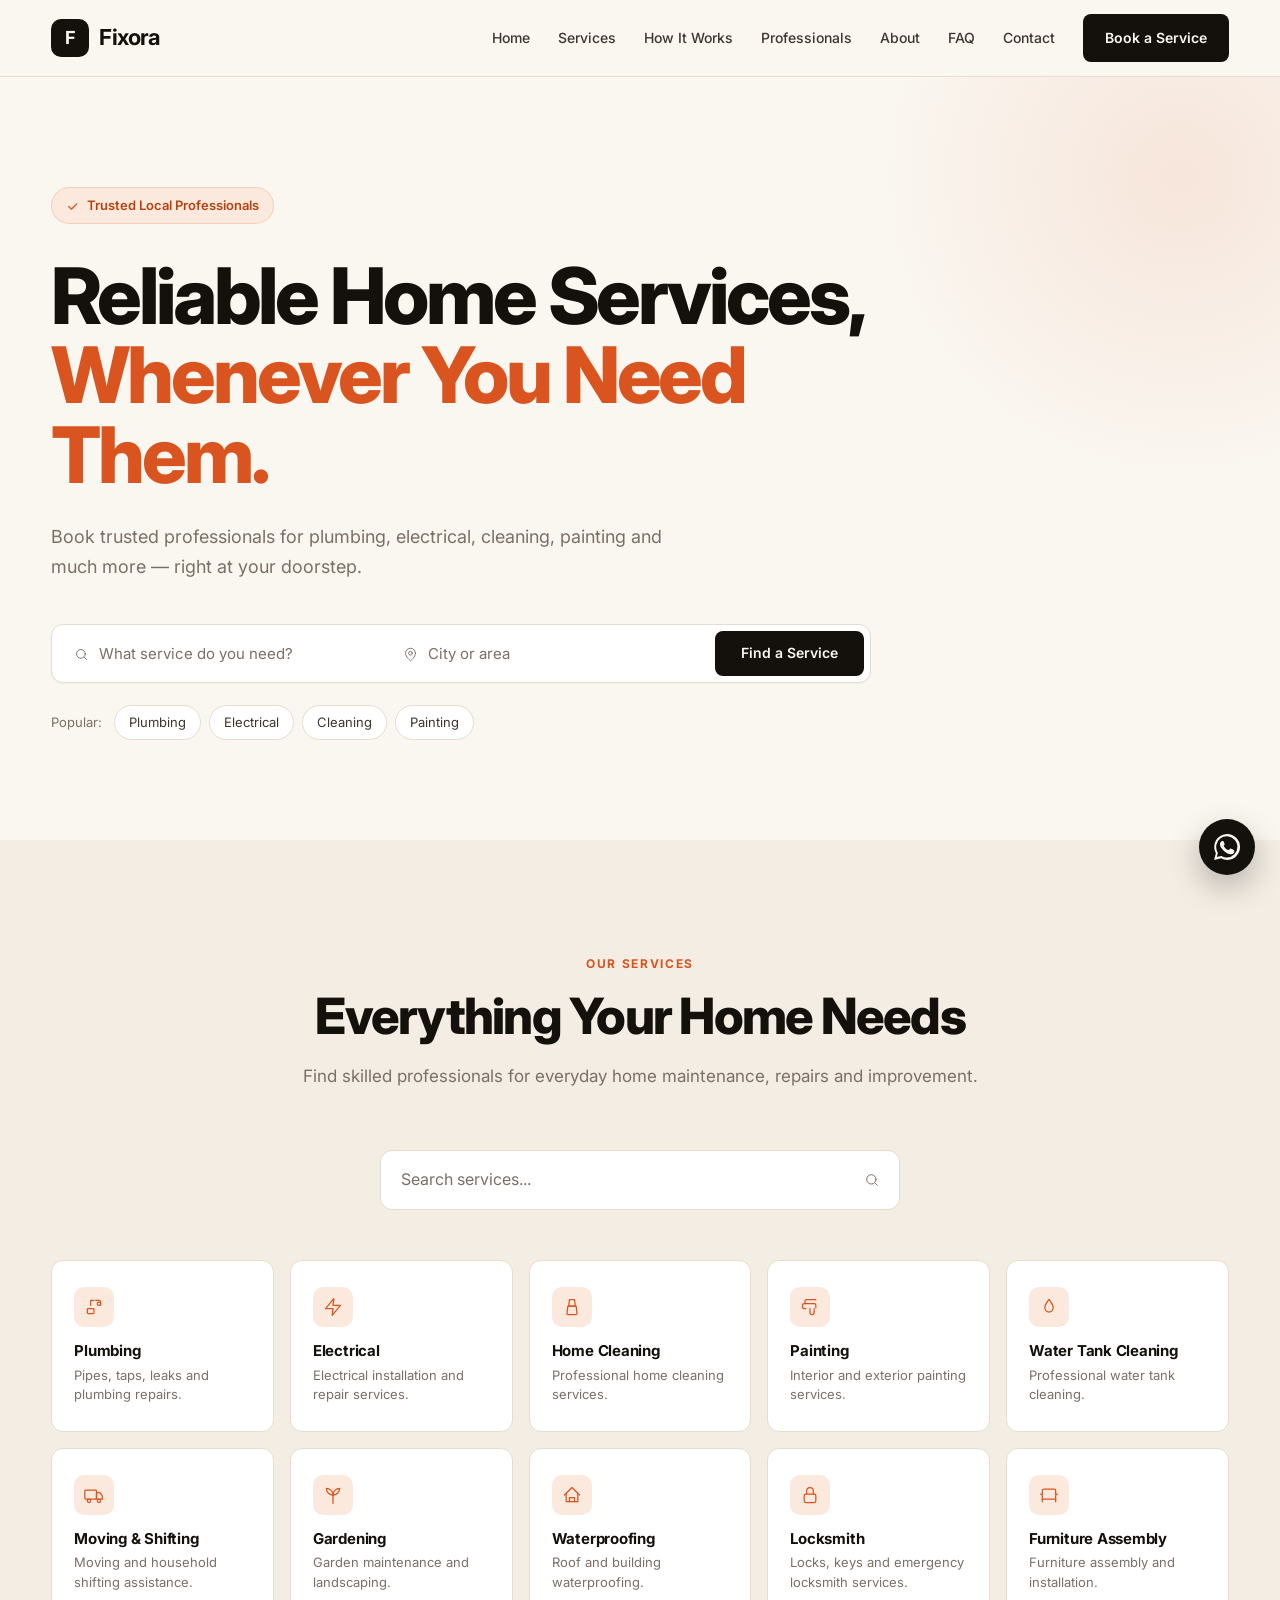
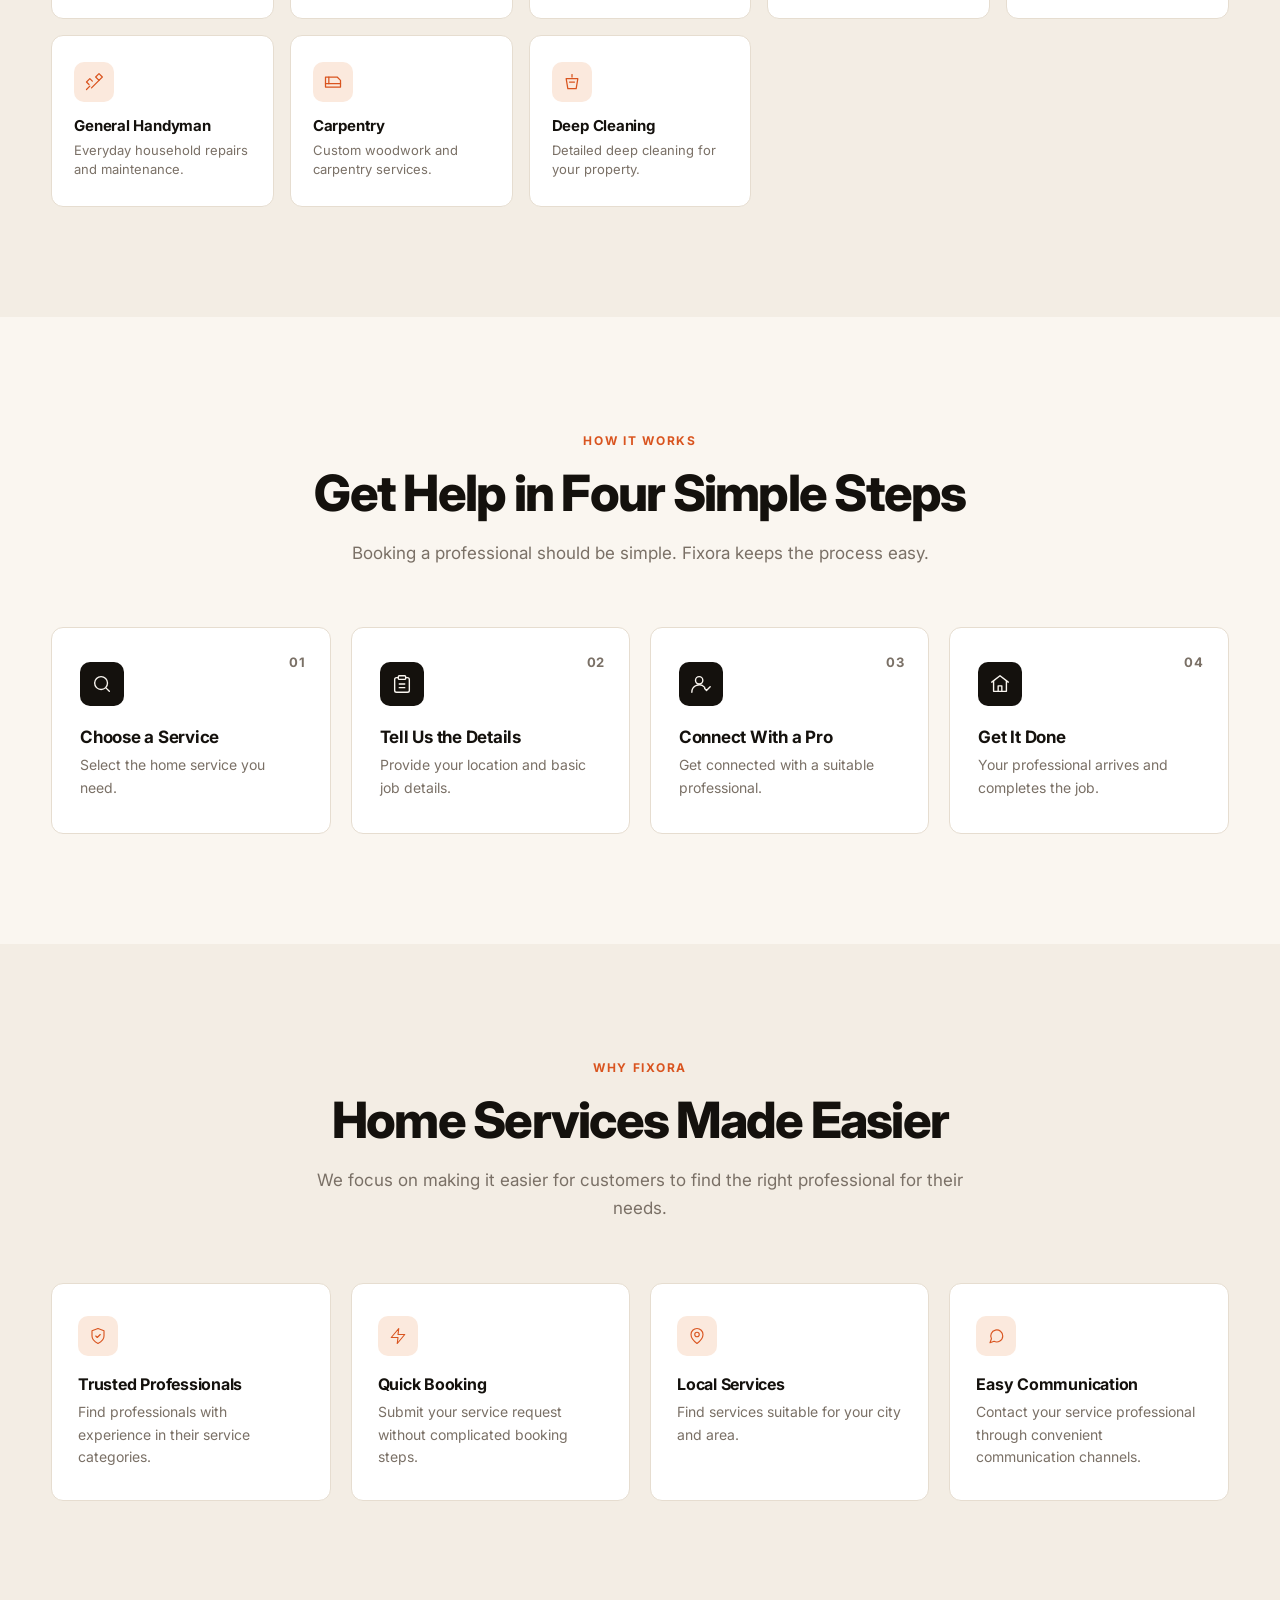
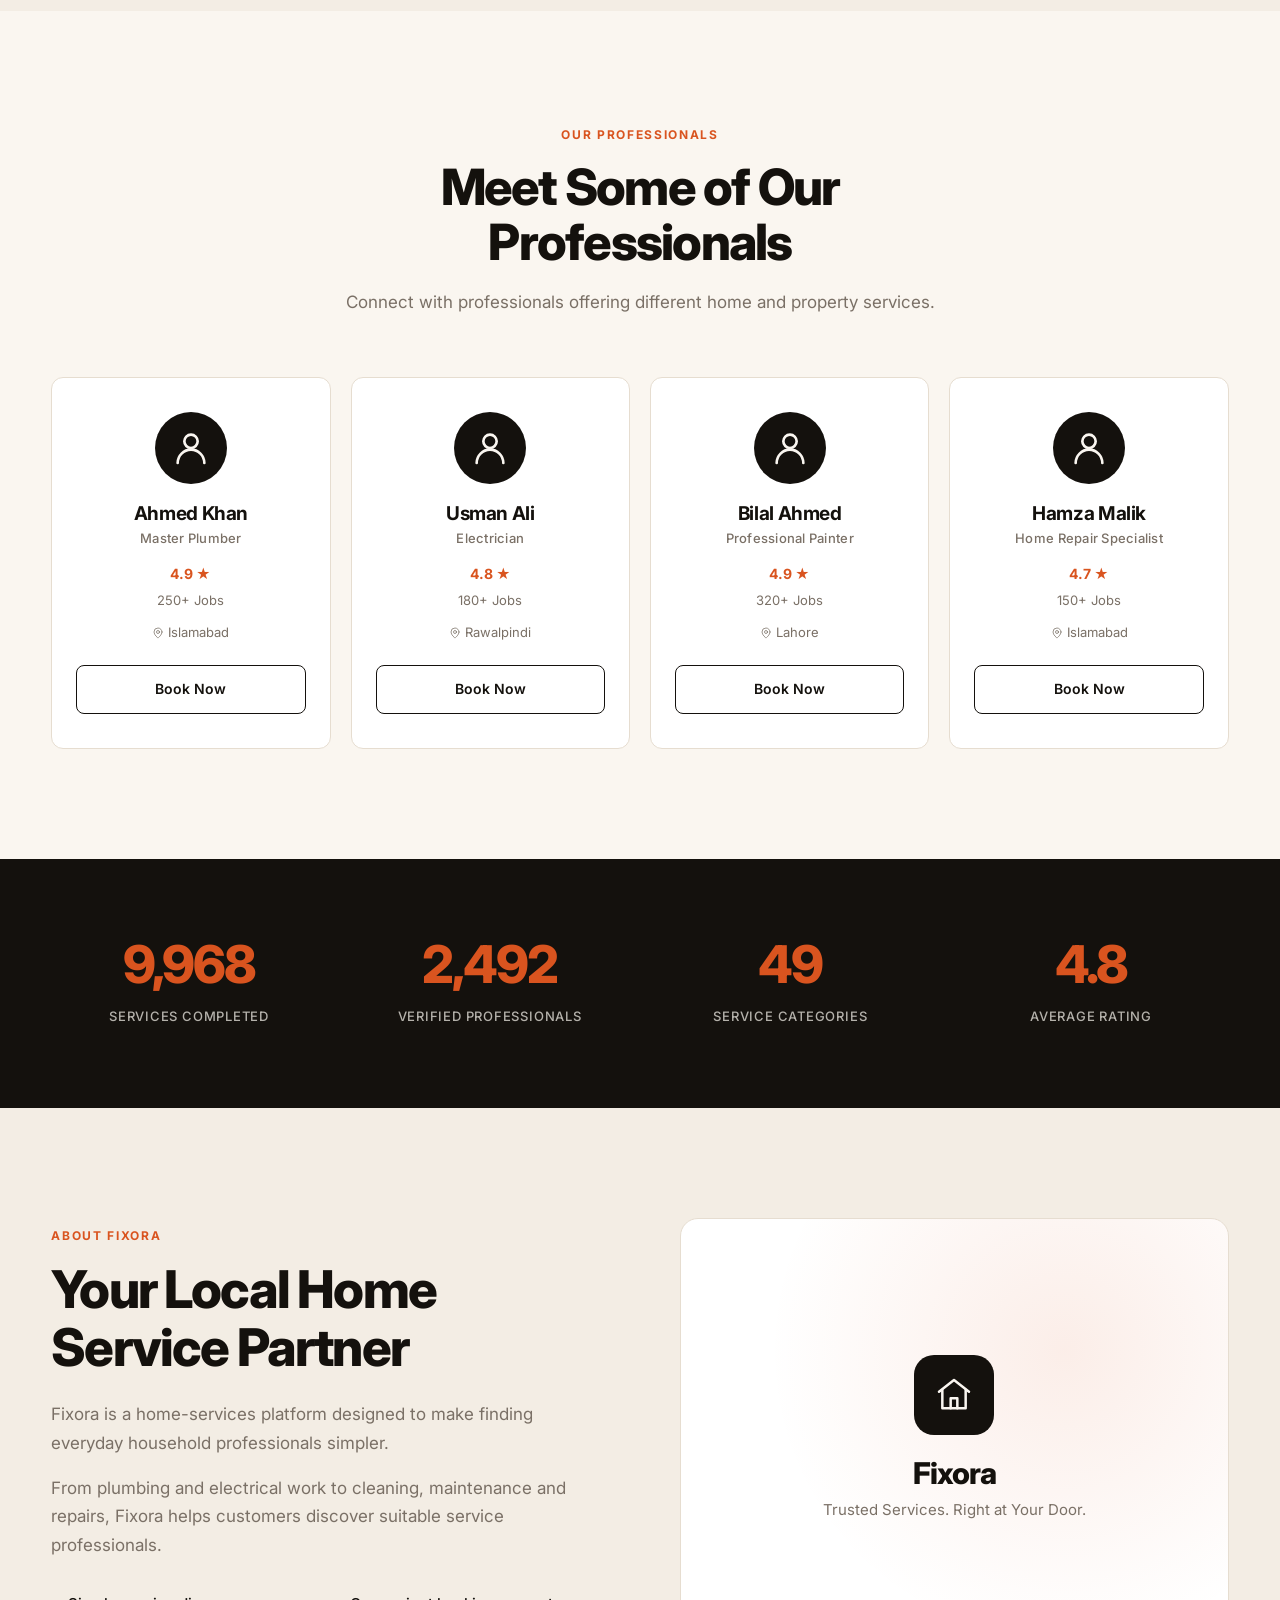
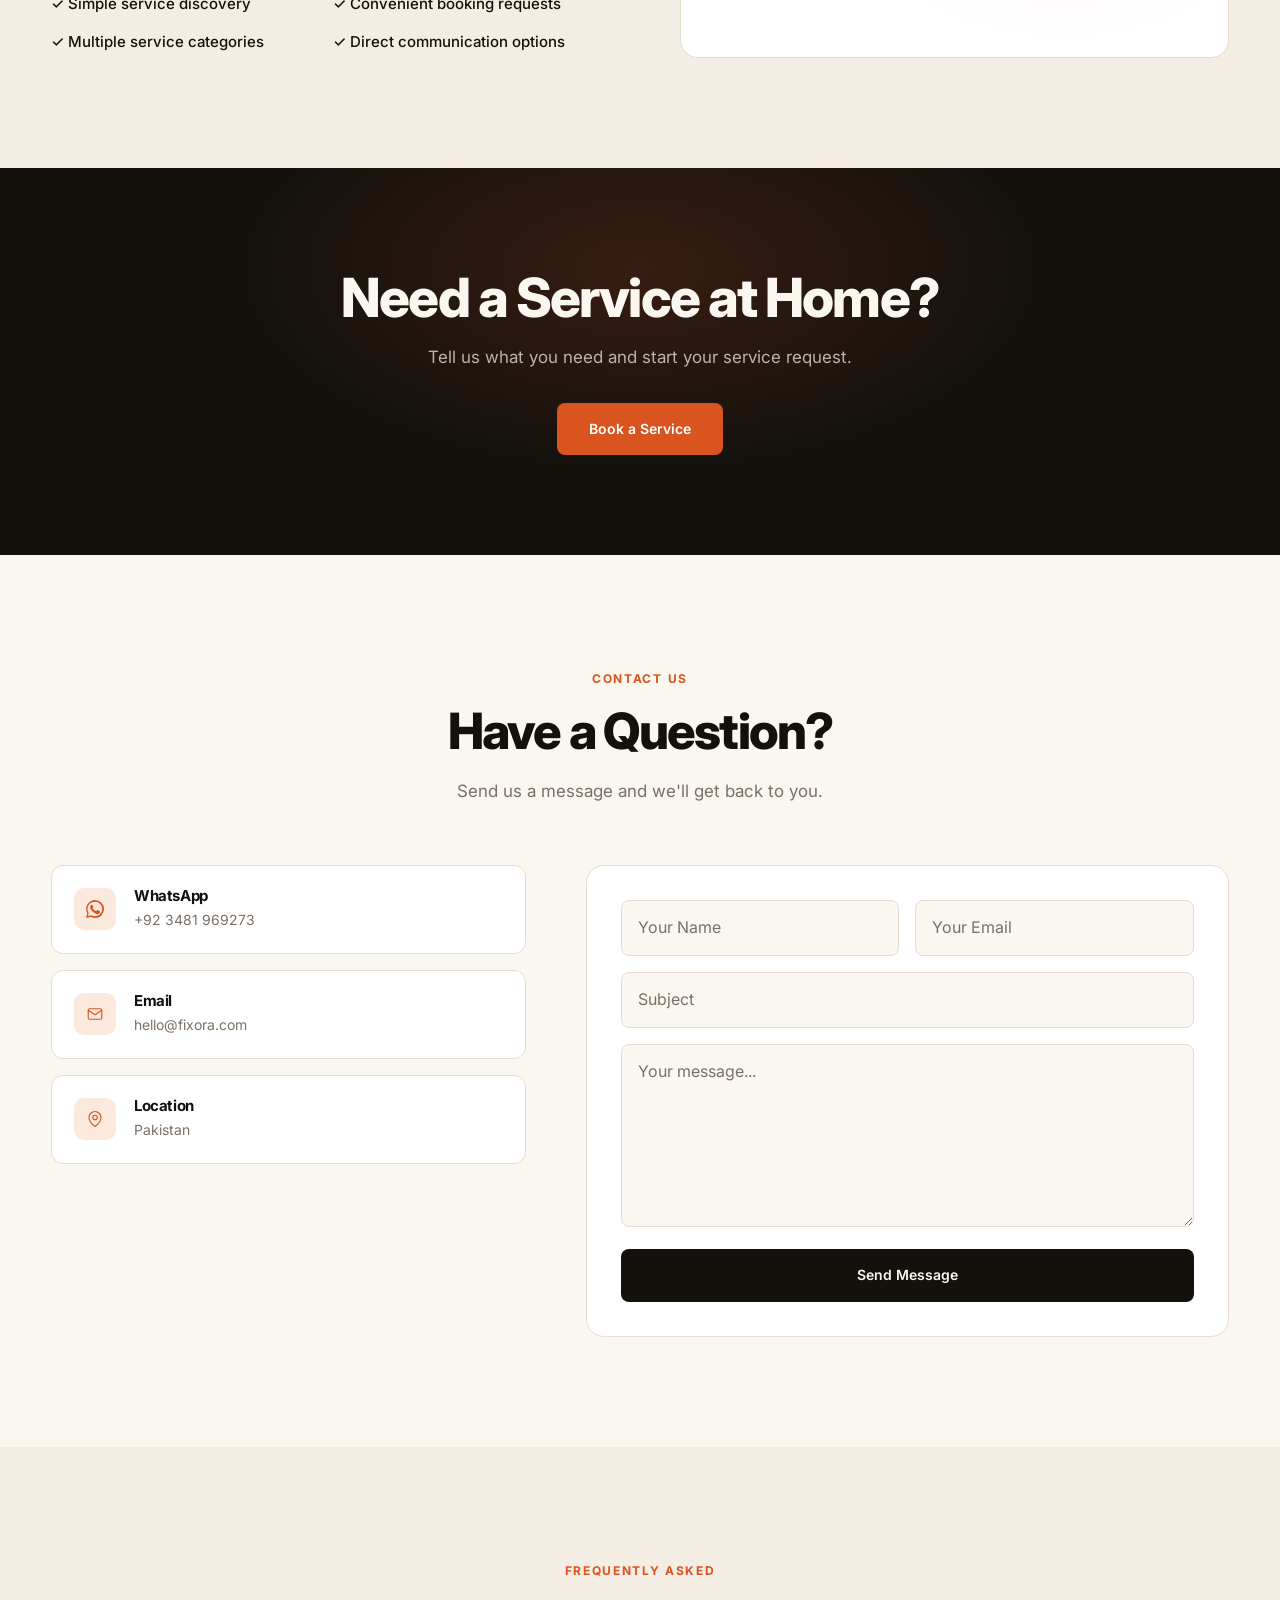
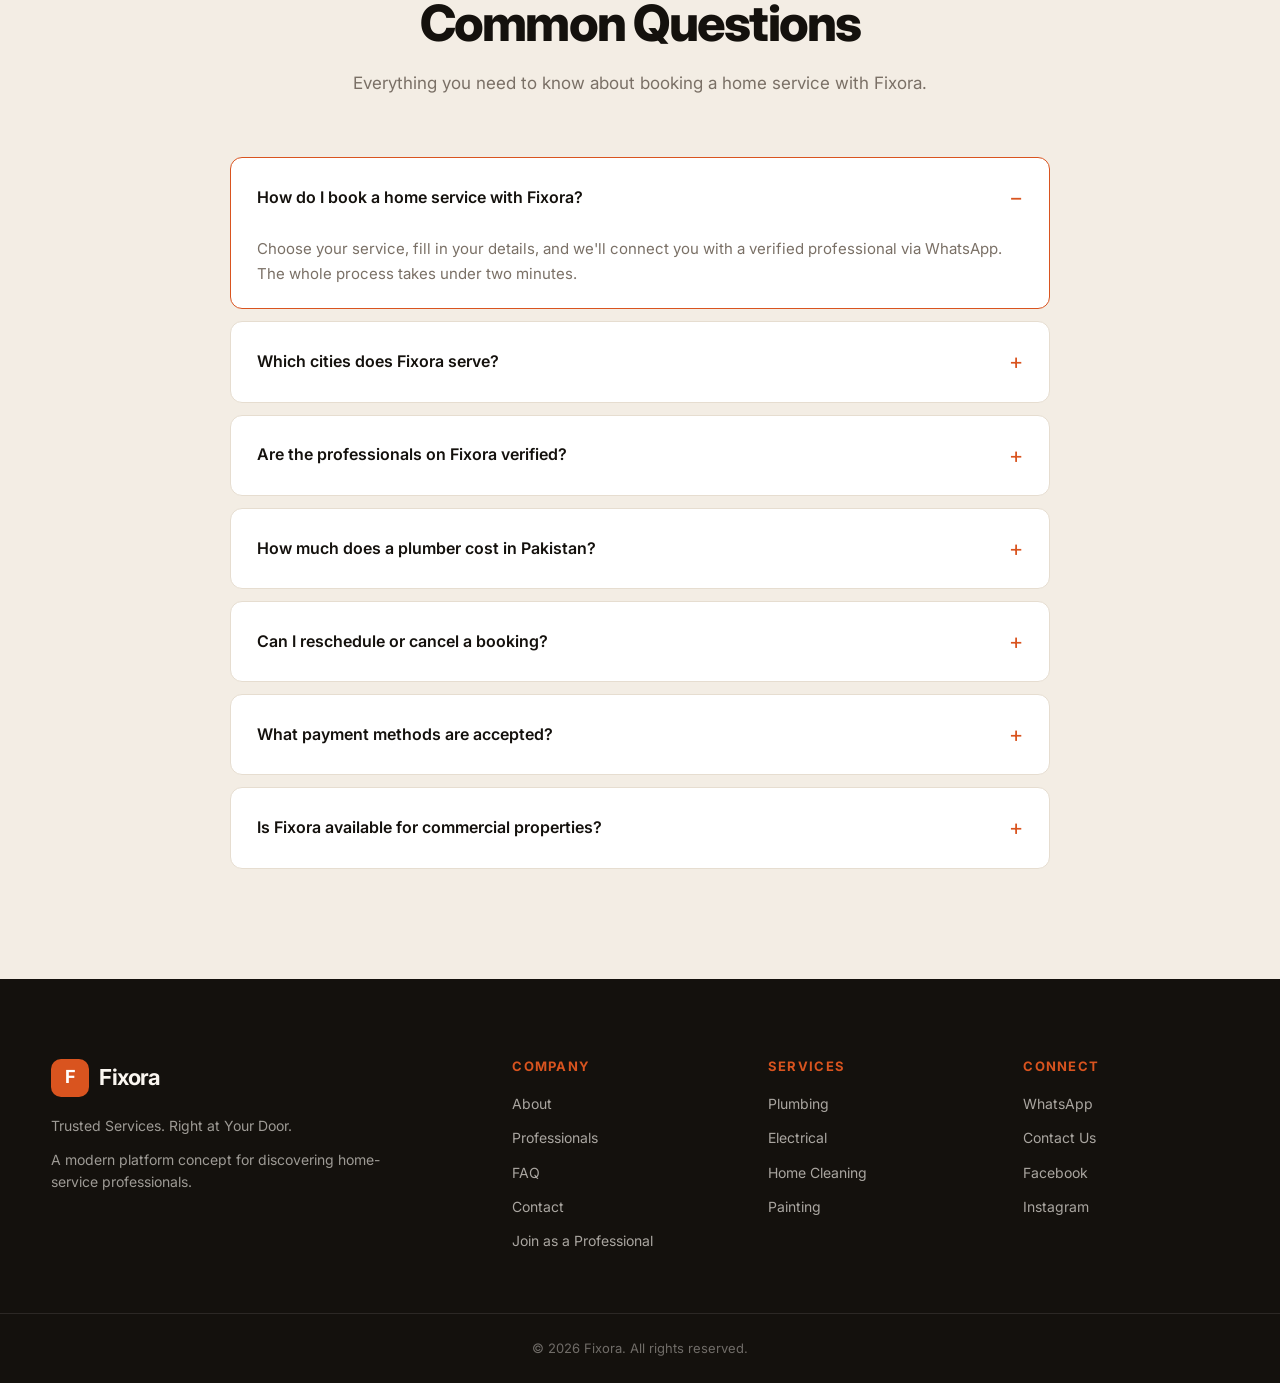
==== index.html @ 6209c176 "Update SEO URLs and remove broken image references" ====
<!DOCTYPE html>
<html lang="en">
<head>
    <meta charset="UTF-8">
    <meta name="viewport" content="width=device-width, initial-scale=1.0">

    <!-- Primary SEO -->
    <title>Fixora — Trusted Home Services in Pakistan | Plumbers, Electricians & More</title>

    <meta name="description"
          content="Book trusted, verified home service professionals in Islamabad, Rawalpindi, Lahore and across Pakistan. Plumbing, electrical, cleaning, painting and more — right at your doorstep.">

    <meta name="keywords"
          content="home services Pakistan, plumber Islamabad, electrician Lahore, home cleaning Rawalpindi, handyman, Fixora">

    <meta name="author" content="Fixora">
    <meta name="robots" content="index, follow, max-image-preview:large">
    <meta name="language" content="English">
    <meta name="geo.region" content="PK">
    <meta name="geo.placename" content="Pakistan">
    <meta name="theme-color" content="#d9541f">

    <!-- Canonical -->
    <link rel="canonical" href="https://fixorapk.netlify.app/">

    <!-- Open Graph -->
    <meta property="og:type" content="website">
    <meta property="og:site_name" content="Fixora">
    <meta property="og:title" content="Fixora — Trusted Home Services in Pakistan">
    <meta property="og:description"
          content="Book verified professionals for plumbing, electrical, cleaning, painting and more — right at your doorstep.">
    <meta property="og:url" content="https://fixorapk.netlify.app/">
    <meta property="og:locale" content="en_PK">

    <!-- Twitter Card -->
    <meta name="twitter:card" content="summary_large_image">
    <meta name="twitter:title" content="Fixora — Trusted Home Services in Pakistan">
    <meta name="twitter:description"
          content="Book verified professionals for plumbing, electrical, cleaning, painting and more.">

    <!-- Favicon -->

    <!-- Fonts -->
    <link rel="preconnect" href="https://fonts.googleapis.com">
    <link rel="preconnect" href="https://fonts.gstatic.com" crossorigin>
    <link href="https://fonts.googleapis.com/css2?family=Inter:wght@400;500;600;700;800&display=swap" rel="stylesheet">

    <!-- Structured Data: LocalBusiness -->
    <script type="application/ld+json">
    {
      "@context": "https://schema.org",
      "@type": "LocalBusiness",
      "name": "Fixora",
      "description": "Trusted home services platform connecting customers with verified plumbers, electricians, cleaners and other home professionals across Pakistan.",
      "url": "https://fixorapk.netlify.app/",
      "logo": "https://fixorapk.netlify.app/assets/logo/logo.png",
      "image": "https://fixorapk.netlify.app/assets/images/og-cover.jpg",
      "telephone": "+92-348-196-9273",
      "email": "hello@fixora.com",
      "priceRange": "$$",
      "address": {
        "@type": "PostalAddress",
        "addressCountry": "PK",
        "addressLocality": "Islamabad"
      },
      "areaServed": [
        { "@type": "City", "name": "Islamabad" },
        { "@type": "City", "name": "Rawalpindi" },
        { "@type": "City", "name": "Lahore" },
        { "@type": "City", "name": "Karachi" }
      ],
      "sameAs": [
        "https://www.facebook.com/fixora",
        "https://www.instagram.com/fixora"
      ],
      "aggregateRating": {
        "@type": "AggregateRating",
        "ratingValue": "4.8",
        "reviewCount": "2480"
      }
    }
    </script>

    <!-- Structured Data: FAQPage -->
    <script type="application/ld+json">
    {
      "@context": "https://schema.org",
      "@type": "FAQPage",
      "mainEntity": [
        {
          "@type": "Question",
          "name": "How do I book a home service with Fixora?",
          "acceptedAnswer": {
            "@type": "Answer",
            "text": "Choose your service, fill in your details, and we'll connect you with a verified professional via WhatsApp."
          }
        },
        {
          "@type": "Question",
          "name": "Which cities does Fixora serve?",
          "acceptedAnswer": {
            "@type": "Answer",
            "text": "Currently serving Islamabad, Rawalpindi and Lahore. We're expanding to Karachi and Faisalabad soon."
          }
        },
        {
          "@type": "Question",
          "name": "Are the professionals on Fixora verified?",
          "acceptedAnswer": {
            "@type": "Answer",
            "text": "Yes. Every professional is screened for experience, background, and customer reviews before being listed."
          }
        },
        {
          "@type": "Question",
          "name": "How much does a plumber cost in Pakistan?",
          "acceptedAnswer": {
            "@type": "Answer",
            "text": "Typical rates range from PKR 500-1500 per visit depending on the job."
          }
        },
        {
          "@type": "Question",
          "name": "Can I reschedule or cancel a booking?",
          "acceptedAnswer": {
            "@type": "Answer",
            "text": "Yes. Message us on WhatsApp at least 2 hours before your scheduled slot."
          }
        },
        {
          "@type": "Question",
          "name": "What payment methods are accepted?",
          "acceptedAnswer": {
            "@type": "Answer",
            "text": "Cash on completion is standard. Many professionals also accept bank transfer, JazzCash, and Easypaisa."
          }
        }
      ]
    }
    </script>

    <link rel="stylesheet" href="style.css">
</head>

<body>

<!-- ================= NAVBAR ================= -->

<header class="navbar">
    <div class="container nav-container">

        <a href="#home" class="logo">
            <span class="logo-icon">F</span>
            <span>Fixora</span>
        </a>

        <nav class="nav-menu" id="navMenu">
            <a href="#home">Home</a>
            <a href="#services">Services</a>
            <a href="#how-it-works">How It Works</a>
            <a href="#professionals">Professionals</a>
            <a href="#about">About</a>
            <a href="#faq">FAQ</a>
            <a href="#contact">Contact</a>

            <button class="nav-book-btn" onclick="openBookingModal()">
                Book a Service
            </button>
        </nav>

        <button class="menu-toggle" id="menuToggle" aria-label="Toggle navigation menu">☰</button>

    </div>
</header>


<main>

<!-- ================= HERO ================= -->

<section class="hero" id="home">
    <div class="container hero-content">
        <div class="hero-text">

            <div class="hero-badge">
                <span data-icon="check" aria-hidden="true"></span>
                Trusted Local Professionals
            </div>

            <h1>
                Reliable Home Services,
                <span>Whenever You Need Them.</span>
            </h1>

            <p>
                Book trusted professionals for plumbing, electrical,
                cleaning, painting and much more — right at your
                doorstep.
            </p>

            <div class="search-box">

                <div class="search-field">
                    <span data-icon="search" aria-hidden="true"></span>
                    <input type="text" id="heroServiceSearch" placeholder="What service do you need?" aria-label="Search for a service">
                </div>

                <div class="search-field">
                    <span data-icon="map-pin" aria-hidden="true"></span>
                    <input type="text" id="heroLocationSearch" placeholder="City or area" aria-label="Enter your city or area">
                </div>

                <button onclick="searchServices()">Find a Service</button>

            </div>

            <div class="popular-searches">
                <span>Popular:</span>
                <button onclick="quickSearch('Plumbing')">Plumbing</button>
                <button onclick="quickSearch('Electrical')">Electrical</button>
                <button onclick="quickSearch('Home Cleaning')">Cleaning</button>
                <button onclick="quickSearch('Painting')">Painting</button>
            </div>

        </div>
    </div>
</section>


<!-- ================= SERVICES ================= -->

<section class="section services-section" id="services">
    <div class="container">

        <div class="section-heading">
            <span class="section-label">OUR SERVICES</span>
            <h2>Everything Your Home Needs</h2>
            <p>Find skilled professionals for everyday home maintenance, repairs and improvement.</p>
        </div>

        <div class="service-search">
            <input type="text" id="serviceSearch" placeholder="Search services..." oninput="filterServices()" aria-label="Search services">
            <span data-icon="search" aria-hidden="true"></span>
        </div>

        <div class="services-grid" id="servicesGrid"></div>

        <div id="noServices" class="no-results">
            <h3>No service found</h3>
            <p>We couldn't find that service. Try another keyword.</p>
        </div>

    </div>
</section>


<!-- ================= HOW IT WORKS ================= -->

<section class="section process-section" id="how-it-works">
    <div class="container">

        <div class="section-heading">
            <span class="section-label">HOW IT WORKS</span>
            <h2>Get Help in Four Simple Steps</h2>
            <p>Booking a professional should be simple. Fixora keeps the process easy.</p>
        </div>

        <div class="process-grid">

            <div class="process-card">
                <div class="process-number">01</div>
                <div class="process-icon" data-icon="search" aria-hidden="true"></div>
                <h3>Choose a Service</h3>
                <p>Select the home service you need.</p>
            </div>

            <div class="process-card">
                <div class="process-number">02</div>
                <div class="process-icon" data-icon="clipboard" aria-hidden="true"></div>
                <h3>Tell Us the Details</h3>
                <p>Provide your location and basic job details.</p>
            </div>

            <div class="process-card">
                <div class="process-number">03</div>
                <div class="process-icon" data-icon="user-check" aria-hidden="true"></div>
                <h3>Connect With a Pro</h3>
                <p>Get connected with a suitable professional.</p>
            </div>

            <div class="process-card">
                <div class="process-number">04</div>
                <div class="process-icon" data-icon="home" aria-hidden="true"></div>
                <h3>Get It Done</h3>
                <p>Your professional arrives and completes the job.</p>
            </div>

        </div>
    </div>
</section>


<!-- ================= WHY FIXORA ================= -->

<section class="section why-section">
    <div class="container">

        <div class="section-heading">
            <span class="section-label">WHY FIXORA</span>
            <h2>Home Services Made Easier</h2>
            <p>We focus on making it easier for customers to find the right professional for their needs.</p>
        </div>

        <div class="features-grid">

            <div class="feature-card">
                <div class="feature-icon" data-icon="shield" aria-hidden="true"></div>
                <h3>Trusted Professionals</h3>
                <p>Find professionals with experience in their service categories.</p>
            </div>

            <div class="feature-card">
                <div class="feature-icon" data-icon="zap" aria-hidden="true"></div>
                <h3>Quick Booking</h3>
                <p>Submit your service request without complicated booking steps.</p>
            </div>

            <div class="feature-card">
                <div class="feature-icon" data-icon="map-pin" aria-hidden="true"></div>
                <h3>Local Services</h3>
                <p>Find services suitable for your city and area.</p>
            </div>

            <div class="feature-card">
                <div class="feature-icon" data-icon="message" aria-hidden="true"></div>
                <h3>Easy Communication</h3>
                <p>Contact your service professional through convenient communication channels.</p>
            </div>

        </div>
    </div>
</section>


<!-- ================= PROFESSIONALS ================= -->

<section class="section professionals-section" id="professionals">
    <div class="container">

        <div class="section-heading">
            <span class="section-label">OUR PROFESSIONALS</span>
            <h2>Meet Some of Our Professionals</h2>
            <p>Connect with professionals offering different home and property services.</p>
        </div>

        <div class="professionals-grid">

            <div class="professional-card">
                <div class="professional-avatar" data-icon="user" aria-hidden="true"></div>
                <h3>Ahmed Khan</h3>
                <span class="professional-role">Master Plumber</span>
                <div class="rating">4.9 ★</div>
                <p>250+ Jobs</p>
                <span class="professional-location">
                    <span class="inline-icon" data-icon="map-pin" aria-hidden="true"></span> Islamabad
                </span>
                <button class="outline-btn" onclick="bookProfessional('Ahmed Khan', 'Plumbing')">Book Now</button>
            </div>

            <div class="professional-card">
                <div class="professional-avatar" data-icon="user" aria-hidden="true"></div>
                <h3>Usman Ali</h3>
                <span class="professional-role">Electrician</span>
                <div class="rating">4.8 ★</div>
                <p>180+ Jobs</p>
                <span class="professional-location">
                    <span class="inline-icon" data-icon="map-pin" aria-hidden="true"></span> Rawalpindi
                </span>
                <button class="outline-btn" onclick="bookProfessional('Usman Ali', 'Electrical')">Book Now</button>
            </div>

            <div class="professional-card">
                <div class="professional-avatar" data-icon="user" aria-hidden="true"></div>
                <h3>Bilal Ahmed</h3>
                <span class="professional-role">Professional Painter</span>
                <div class="rating">4.9 ★</div>
                <p>320+ Jobs</p>
                <span class="professional-location">
                    <span class="inline-icon" data-icon="map-pin" aria-hidden="true"></span> Lahore
                </span>
                <button class="outline-btn" onclick="bookProfessional('Bilal Ahmed', 'Painting')">Book Now</button>
            </div>

            <div class="professional-card">
                <div class="professional-avatar" data-icon="user" aria-hidden="true"></div>
                <h3>Hamza Malik</h3>
                <span class="professional-role">Home Repair Specialist</span>
                <div class="rating">4.7 ★</div>
                <p>150+ Jobs</p>
                <span class="professional-location">
                    <span class="inline-icon" data-icon="map-pin" aria-hidden="true"></span> Islamabad
                </span>
                <button class="outline-btn" onclick="bookProfessional('Hamza Malik', 'General Handyman')">Book Now</button>
            </div>

        </div>
    </div>
</section>


<!-- ================= STATS ================= -->

<section class="stats-section">
    <div class="container stats-grid">

        <div class="stat">
            <strong data-target="10000">0</strong>
            <span>Services Completed</span>
        </div>

        <div class="stat">
            <strong data-target="2500">0</strong>
            <span>Verified Professionals</span>
        </div>

        <div class="stat">
            <strong data-target="50">0</strong>
            <span>Service Categories</span>
        </div>

        <div class="stat">
            <strong data-target="4.8">0</strong>
            <span>Average Rating</span>
        </div>

    </div>
</section>


<!-- ================= ABOUT ================= -->

<section class="section about-section" id="about">
    <div class="container about-grid">

        <div class="about-content">
            <span class="section-label">ABOUT FIXORA</span>
            <h2>Your Local Home Service Partner</h2>
            <p>Fixora is a home-services platform designed to make finding everyday household professionals simpler.</p>
            <p>From plumbing and electrical work to cleaning, maintenance and repairs, Fixora helps customers discover suitable service professionals.</p>

            <div class="about-points">
                <div>✓ Simple service discovery</div>
                <div>✓ Convenient booking requests</div>
                <div>✓ Multiple service categories</div>
                <div>✓ Direct communication options</div>
            </div>
        </div>

        <div class="about-visual">
            <div class="about-box">
                <div class="about-big-icon" data-icon="home" aria-hidden="true"></div>
                <h3>Fixora</h3>
                <p>Trusted Services. Right at Your Door.</p>
            </div>
        </div>

    </div>
</section>


<!-- ================= CTA ================= -->

<section class="cta-section">
    <div class="container cta-content">
        <h2>Need a Service at Home?</h2>
        <p>Tell us what you need and start your service request.</p>
        <button class="primary-btn" onclick="openBookingModal()">Book a Service</button>
    </div>
</section>


<!-- ================= CONTACT ================= -->

<section class="section contact-section" id="contact">
    <div class="container">

        <div class="section-heading">
            <span class="section-label">CONTACT US</span>
            <h2>Have a Question?</h2>
            <p>Send us a message and we'll get back to you.</p>
        </div>

        <div class="contact-grid">

            <div class="contact-info">

                <div class="contact-item">
                    <span data-icon="whatsapp" aria-hidden="true"></span>
                    <div>
                        <h3>WhatsApp</h3>
                        <p>+92 3481 969273</p>
                    </div>
                </div>

                <div class="contact-item">
                    <span data-icon="mail" aria-hidden="true"></span>
                    <div>
                        <h3>Email</h3>
                        <p>hello@fixora.com</p>
                    </div>
                </div>

                <div class="contact-item">
                    <span data-icon="map-pin" aria-hidden="true"></span>
                    <div>
                        <h3>Location</h3>
                        <p>Pakistan</p>
                    </div>
                </div>

            </div>

            <form class="contact-form" id="contactForm">

                <div class="form-row">
                    <input type="text" id="contactName" placeholder="Your Name" required aria-label="Your name">
                    <input type="email" id="contactEmail" placeholder="Your Email" required aria-label="Your email">
                </div>

                <input type="text" id="contactSubject" placeholder="Subject" required aria-label="Subject">

                <textarea id="contactMessage" placeholder="Your message..." rows="6" required aria-label="Your message"></textarea>

                <button type="submit" class="primary-btn">Send Message</button>

            </form>

        </div>
    </div>
</section>


<!-- ================= FAQ ================= -->

<section class="section faq-section" id="faq">
    <div class="container">

        <div class="section-heading">
            <span class="section-label">FREQUENTLY ASKED</span>
            <h2>Common Questions</h2>
            <p>Everything you need to know about booking a home service with Fixora.</p>
        </div>

        <div class="faq-list">

            <details class="faq-item" open>
                <summary>How do I book a home service with Fixora?</summary>
                <p>Choose your service, fill in your details, and we'll connect you with a verified professional via WhatsApp. The whole process takes under two minutes.</p>
            </details>

            <details class="faq-item">
                <summary>Which cities does Fixora serve?</summary>
                <p>Currently serving Islamabad, Rawalpindi and Lahore. We're expanding to Karachi and Faisalabad soon.</p>
            </details>

            <details class="faq-item">
                <summary>Are the professionals on Fixora verified?</summary>
                <p>Yes. Every professional is screened for experience, background, and customer reviews before being listed.</p>
            </details>

            <details class="faq-item">
                <summary>How much does a plumber cost in Pakistan?</summary>
                <p>Typical rates range from PKR 500–1500 per visit depending on the job. Fixora connects you with professionals who provide upfront quotes.</p>
            </details>

            <details class="faq-item">
                <summary>Can I reschedule or cancel a booking?</summary>
                <p>Yes. Message us on WhatsApp at least 2 hours before your scheduled slot and we'll arrange it.</p>
            </details>

            <details class="faq-item">
                <summary>What payment methods are accepted?</summary>
                <p>Cash on completion is standard. Many professionals also accept bank transfer, JazzCash, and Easypaisa.</p>
            </details>

            <details class="faq-item">
                <summary>Is Fixora available for commercial properties?</summary>
                <p>Yes — offices, shops, and rental properties are all supported. Contact us on WhatsApp for bulk or recurring bookings.</p>
            </details>

        </div>
    </div>
</section>

</main>


<!-- ================= FOOTER ================= -->

<footer class="footer">
    <div class="container footer-grid">

        <div class="footer-brand">
            <a href="#home" class="logo footer-logo">
                <span class="logo-icon">F</span>
                <span>Fixora</span>
            </a>
            <p>Trusted Services. Right at Your Door.</p>
            <p class="footer-small">A modern platform concept for discovering home-service professionals.</p>
        </div>

        <div class="footer-column">
            <h3>Company</h3>
            <a href="#about">About</a>
            <a href="#professionals">Professionals</a>
            <a href="#faq">FAQ</a>
            <a href="#contact">Contact</a>
            <a href="#" onclick="openProviderModal(); return false;">Join as a Professional</a>
        </div>

        <div class="footer-column">
            <h3>Services</h3>
            <a href="#services">Plumbing</a>
            <a href="#services">Electrical</a>
            <a href="#services">Home Cleaning</a>
            <a href="#services">Painting</a>
        </div>

        <div class="footer-column">
            <h3>Connect</h3>
            <a href="https://wa.me/923481969273" target="_blank" rel="noopener">WhatsApp</a>
            <a href="#contact">Contact Us</a>
            <a href="#">Facebook</a>
            <a href="#">Instagram</a>
        </div>

    </div>

    <div class="footer-bottom">
        <p>© <span id="currentYear">2026</span> Fixora. All rights reserved.</p>
    </div>
</footer>


<!-- ================= WHATSAPP FLOAT BUTTON ================= -->

<a href="https://wa.me/923481969273?text=Hello%20Fixora%2C%20I%20need%20help%20with%20a%20home%20service."
   class="whatsapp-float"
   target="_blank"
   rel="noopener"
   aria-label="Contact Fixora on WhatsApp">
    <span data-icon="whatsapp" aria-hidden="true"></span>
</a>


<!-- ================= BOOKING MODAL ================= -->

<div class="modal" id="bookingModal">
    <div class="modal-content">

        <button class="modal-close" onclick="closeBookingModal()" aria-label="Close">×</button>

        <div class="modal-header">
            <span class="modal-icon" data-icon="wrench" aria-hidden="true"></span>
            <h2>Book a Service</h2>
            <p>Tell us what you need and we'll help you get started.</p>
        </div>

        <form id="bookingForm">

            <div class="form-row">
                <div class="form-group">
                    <label for="bookingService">Service</label>
                    <select id="bookingService" required>
                        <option value="">Select a service</option>
                    </select>
                </div>
                <div class="form-group">
                    <label for="bookingName">Your Name</label>
                    <input type="text" id="bookingName" placeholder="Full name" required>
                </div>
            </div>

            <div class="form-row">
                <div class="form-group">
                    <label for="bookingPhone">Phone</label>
                    <input type="tel" id="bookingPhone" placeholder="+92..." required>
                </div>
                <div class="form-group">
                    <label for="bookingEmail">Email</label>
                    <input type="email" id="bookingEmail" placeholder="you@example.com" required>
                </div>
            </div>

            <div class="form-row">
                <div class="form-group">
                    <label for="bookingLocation">City / Area</label>
                    <input type="text" id="bookingLocation" placeholder="Islamabad, Rawalpindi..." required>
                </div>
                <div class="form-group">
                    <label for="bookingAddress">Address</label>
                    <input type="text" id="bookingAddress" placeholder="Complete address" required>
                </div>
            </div>

            <div class="form-row">
                <div class="form-group">
                    <label for="bookingDate">Date</label>
                    <input type="date" id="bookingDate" required>
                </div>
                <div class="form-group">
                    <label for="bookingTime">Preferred Time</label>
                    <select id="bookingTime" required>
                        <option value="">Select time</option>
                        <option>9:00 AM - 11:00 AM</option>
                        <option>11:00 AM - 1:00 PM</option>
                        <option>1:00 PM - 3:00 PM</option>
                        <option>3:00 PM - 5:00 PM</option>
                        <option>5:00 PM - 7:00 PM</option>
                        <option>7:00 PM - 9:00 PM</option>
                    </select>
                </div>
            </div>

            <div class="form-group">
                <label for="bookingDetails">Service Details</label>
                <textarea id="bookingDetails" rows="4" placeholder="Describe the problem or service you need..."></textarea>
            </div>

            <button type="submit" class="primary-btn full-width">Continue on WhatsApp</button>

        </form>
    </div>
</div>


<!-- ================= PROVIDER MODAL ================= -->

<div class="modal" id="providerModal">
    <div class="modal-content">

        <button class="modal-close" onclick="closeProviderModal()" aria-label="Close">×</button>

        <div class="modal-header">
            <span class="modal-icon" data-icon="user-plus" aria-hidden="true"></span>
            <h2>Join as a Professional</h2>
            <p>Register your service profile with Fixora.</p>
        </div>

        <form id="providerForm">

            <div class="form-row">
                <input type="text" id="providerName" placeholder="Full Name" required aria-label="Full name">
                <input type="tel" id="providerPhone" placeholder="Phone Number" required aria-label="Phone number">
            </div>

            <div class="form-row">
                <input type="email" id="providerEmail" placeholder="Email" required aria-label="Email">
                <input type="text" id="providerProfession" placeholder="Profession" required aria-label="Profession">
            </div>

            <div class="form-row">
                <input type="number" id="providerExperience" placeholder="Years of Experience" min="0" required aria-label="Years of experience">
                <input type="text" id="providerCity" placeholder="City" required aria-label="City">
            </div>

            <select id="providerCategory" required aria-label="Service category">
                <option value="">Select Service Category</option>
            </select>

            <textarea id="providerDescription" rows="5" placeholder="Tell us about your services..." required aria-label="Describe your services"></textarea>

            <button type="submit" class="primary-btn full-width">Register as Professional</button>

        </form>
    </div>
</div>


<!-- ================= TOAST ================= -->

<div id="toast" class="toast" role="status" aria-live="polite">
    <span id="toastMessage"></span>
</div>


<script src="script.js"></script>

</body>
</html>
---- style.css ----
/* =========================================
   FIXORA — PREMIUM HOME SERVICES THEME
========================================= */

:root {

    --bg:            #faf6f0;
    --bg-alt:        #f3ede4;
    --bg-card:       #ffffff;

    --ink:           #14110d;
    --ink-soft:      #3d362e;
    --ink-muted:     #7a7066;

    --accent:        #d9541f;
    --accent-dark:   #b8420f;
    --accent-soft:   #fbe9dd;

    --line:          #e6ddd0;
    --white:         #ffffff;

    --shadow-sm:  0 1px 2px rgba(20, 17, 13, 0.04);
    --shadow-md:  0 8px 24px rgba(20, 17, 13, 0.06);
    --shadow-lg:  0 20px 50px rgba(20, 17, 13, 0.10);

    --radius-sm:   8px;
    --radius-md:   12px;
    --radius-lg:   18px;
    --radius-pill: 999px;

    --container: 1180px;

    --font-body:
        "Inter",
        -apple-system,
        BlinkMacSystemFont,
        "Segoe UI",
        Roboto,
        "Helvetica Neue",
        Arial,
        sans-serif;

    --font-display:
        "Inter",
        -apple-system,
        BlinkMacSystemFont,
        "Segoe UI",
        Roboto,
        "Helvetica Neue",
        Arial,
        sans-serif;
}


/* =========================================
   RESET
========================================= */

* {
    margin: 0;
    padding: 0;
    box-sizing: border-box;
}

html {
    scroll-behavior: smooth;
}

body {
    font-family: var(--font-body);
    font-size: 16px;
    line-height: 1.6;

    color: var(--ink-soft);
    background: var(--bg);

    -webkit-font-smoothing: antialiased;
    -moz-osx-font-smoothing: grayscale;
}

button,
input,
textarea,
select {
    font: inherit;
    color: inherit;
}

button {
    cursor: pointer;
    background: none;
    border: 0;
}

a {
    text-decoration: none;
    color: inherit;
}

img {
    max-width: 100%;
    display: block;
}

::selection {
    background: var(--accent);
    color: var(--white);
}


/* =========================================
   ICON BASE
========================================= */

svg {
    width: 20px;
    height: 20px;
    flex-shrink: 0;
    display: inline-block;
    vertical-align: middle;
}


/* =========================================
   CONTAINER
========================================= */

.container {
    width: min(92%, var(--container));
    margin: auto;
}


/* =========================================
   TYPOGRAPHY
========================================= */

h1, h2, h3, h4 {
    font-family: var(--font-display);
    color: var(--ink);
    font-weight: 700;
    letter-spacing: -0.03em;
    line-height: 1.1;
}


/* =========================================
   NAVBAR
========================================= */

.navbar {
    position: sticky;
    top: 0;
    z-index: 1000;

    background: rgba(250, 246, 240, 0.92);
    backdrop-filter: saturate(140%) blur(12px);
    -webkit-backdrop-filter: saturate(140%) blur(12px);

    border-bottom: 1px solid var(--line);
}

.nav-container {
    min-height: 76px;

    display: flex;
    align-items: center;
    justify-content: space-between;
}

.logo {
    display: flex;
    align-items: center;
    gap: 10px;

    font-family: var(--font-display);
    font-size: 22px;
    font-weight: 700;
    color: var(--ink);
    letter-spacing: -0.025em;
}

.logo-icon {
    width: 38px;
    height: 38px;

    display: grid;
    place-items: center;

    background: var(--ink);
    color: var(--bg);

    border-radius: 10px;

    font-weight: 700;
    font-size: 18px;
}

.nav-menu {
    display: flex;
    align-items: center;
    gap: 28px;
}

.nav-menu a {
    color: var(--ink-soft);
    font-size: 14px;
    font-weight: 500;

    transition: color 0.2s;
}

.nav-menu a:hover {
    color: var(--accent);
}

.nav-book-btn,
.primary-btn {
    background: var(--ink);
    color: var(--bg);

    padding: 13px 22px;

    border-radius: var(--radius-sm);

    font-weight: 600;
    font-size: 14px;

    transition: 0.25s;
}

.nav-book-btn:hover,
.primary-btn:hover {
    background: var(--accent);
    color: var(--white);
}

.menu-toggle {
    display: none;
    font-size: 26px;
    color: var(--ink);
}


/* =========================================
   HERO
========================================= */

.hero {
    padding: 110px 0 100px;

    background: var(--bg);

    position: relative;
    overflow: hidden;
}

.hero::before {
    content: "";

    position: absolute;

    top: -200px;
    right: -200px;

    width: 600px;
    height: 600px;

    background: radial-gradient(
        circle,
        rgba(217, 84, 31, 0.10) 0%,
        transparent 70%
    );

    pointer-events: none;
}

.hero-content {
    position: relative;
    z-index: 2;
}

.hero-text {
    max-width: 900px;
}

.hero-badge {
    display: inline-flex;
    align-items: center;
    gap: 8px;

    padding: 7px 14px;

    margin-bottom: 32px;

    border-radius: var(--radius-pill);

    background: var(--accent-soft);
    border: 1px solid rgba(217, 84, 31, 0.18);

    color: var(--accent-dark);

    font-size: 13px;
    font-weight: 600;
}

.hero-badge svg {
    width: 13px;
    height: 13px;
    color: var(--accent);
}

.hero h1 {
    font-size: clamp(44px, 6.5vw, 78px);

    font-weight: 800;
    letter-spacing: -0.04em;
    line-height: 1.02;

    margin-bottom: 28px;

    color: var(--ink);
}

.hero h1 span {
    display: block;
    color: var(--accent);
    font-weight: 800;
}

.hero p {
    max-width: 620px;

    font-size: 18px;
    line-height: 1.65;

    color: var(--ink-muted);

    margin-bottom: 42px;
}

.search-box {
    max-width: 820px;

    display: grid;
    grid-template-columns: 1fr 1fr auto;

    background: var(--white);

    padding: 6px;

    border: 1px solid var(--line);
    border-radius: var(--radius-md);

    box-shadow: var(--shadow-sm);
}

.search-field {
    display: flex;
    align-items: center;
    gap: 10px;

    padding: 10px 16px;
}

.search-field svg {
    width: 15px;
    height: 15px;
    color: var(--ink-muted);
}

.search-field input {
    width: 100%;

    border: 0;
    outline: 0;

    background: transparent;

    color: var(--ink);
    font-size: 15px;
}

.search-field input::placeholder {
    color: var(--ink-muted);
}

.search-box button {
    padding: 0 26px;

    border-radius: var(--radius-sm);

    background: var(--ink);
    color: var(--bg);

    font-weight: 600;
    font-size: 14px;

    transition: 0.25s;
}

.search-box button:hover {
    background: var(--accent);
}

.popular-searches {
    display: flex;
    align-items: center;
    flex-wrap: wrap;

    gap: 8px;

    margin-top: 22px;

    font-size: 13px;
    color: var(--ink-muted);
}

.popular-searches > span {
    margin-right: 4px;
}

.popular-searches button {
    padding: 6px 14px;

    border: 1px solid var(--line);
    border-radius: var(--radius-pill);

    background: var(--white);
    color: var(--ink-soft);

    font-size: 13px;

    transition: 0.2s;
}

.popular-searches button:hover {
    border-color: var(--accent);
    color: var(--accent);
}


/* =========================================
   SECTIONS
========================================= */

.section {
    padding: 110px 0;
}

.section-heading {
    max-width: 680px;

    margin: 0 auto 60px;

    text-align: center;
}

.section-label {
    display: inline-block;

    margin-bottom: 16px;

    color: var(--accent);

    font-size: 12px;
    font-weight: 700;
    letter-spacing: 0.14em;
    text-transform: uppercase;
}

.section-heading h2 {
    font-size: clamp(34px, 4.5vw, 50px);

    font-weight: 800;
    letter-spacing: -0.035em;
    line-height: 1.1;

    margin-bottom: 18px;

    color: var(--ink);
}

.section-heading p {
    color: var(--ink-muted);
    font-size: 17px;
    line-height: 1.65;
}


/* =========================================
   SERVICE SEARCH
========================================= */

.service-search {
    max-width: 520px;

    margin: 0 auto 50px;

    position: relative;
}

.service-search input {
    width: 100%;

    padding: 16px 52px 16px 20px;

    border: 1px solid var(--line);
    border-radius: var(--radius-md);

    background: var(--white);
    color: var(--ink);

    outline: none;

    transition: border-color 0.2s;
}

.service-search input:focus {
    border-color: var(--accent);
}

.service-search input::placeholder {
    color: var(--ink-muted);
}

.service-search span {
    position: absolute;

    right: 20px;
    top: 50%;

    transform: translateY(-50%);

    display: inline-flex;
    align-items: center;
}

.service-search span svg {
    width: 16px;
    height: 16px;
    color: var(--ink-muted);
}


/* =========================================
   SERVICES
========================================= */

.services-section {
    background: var(--bg-alt);
}

.services-grid {
    display: grid;

    grid-template-columns: repeat(5, 1fr);

    gap: 16px;
}

.service-card {
    padding: 26px 22px;

    border: 1px solid var(--line);
    border-radius: var(--radius-md);

    background: var(--white);

    transition: 0.25s;

    cursor: pointer;
}

.service-card:hover,
.service-card:focus {
    outline: none;
    transform: translateY(-4px);

    border-color: var(--accent);

    box-shadow: var(--shadow-md);
}

.service-card:hover .service-icon,
.service-card:focus .service-icon {
    background: var(--accent);
    color: var(--white);
}

.service-icon {
    width: 40px;
    height: 40px;

    display: grid;
    place-items: center;

    margin-bottom: 16px;

    background: var(--accent-soft);
    color: var(--accent);

    border-radius: 10px;

    transition: 0.25s;
}

.service-icon svg {
    width: 20px;
    height: 20px;
}

.service-card h3 {
    font-family: var(--font-body);
    font-size: 15px;
    font-weight: 700;
    letter-spacing: -0.015em;

    color: var(--ink);

    margin-bottom: 6px;
}

.service-card p {
    color: var(--ink-muted);
    font-size: 13px;
    line-height: 1.5;
}

.no-results {
    display: none;

    text-align: center;

    padding: 60px 20px;

    color: var(--ink-muted);
}

.no-results h3 {
    margin-bottom: 6px;
    color: var(--ink);
}


/* =========================================
   PROCESS
========================================= */

.process-section {
    background: var(--bg);
}

.process-grid {
    display: grid;

    grid-template-columns: repeat(4, 1fr);

    gap: 20px;
}

.process-card {
    position: relative;

    padding: 34px 28px;

    background: var(--white);

    border: 1px solid var(--line);
    border-radius: var(--radius-md);

    transition: 0.25s;
}

.process-card:hover {
    border-color: var(--accent);
}

.process-number {
    position: absolute;

    top: 24px;
    right: 24px;

    font-size: 13px;
    font-weight: 700;
    letter-spacing: 0.05em;

    color: var(--ink-muted);
}

.process-icon {
    display: inline-flex;
    align-items: center;
    justify-content: center;

    width: 44px;
    height: 44px;

    margin-bottom: 22px;

    background: var(--ink);
    color: var(--bg);

    border-radius: 10px;
}

.process-icon svg {
    width: 22px;
    height: 22px;
}

.process-card h3 {
    font-family: var(--font-body);
    font-size: 17px;
    font-weight: 700;
    letter-spacing: -0.015em;

    color: var(--ink);

    margin-bottom: 8px;
}

.process-card p {
    color: var(--ink-muted);
    font-size: 14px;
    line-height: 1.6;
}


/* =========================================
   FEATURES
========================================= */

.why-section {
    background: var(--bg-alt);
}

.features-grid {
    display: grid;

    grid-template-columns: repeat(4, 1fr);

    gap: 20px;
}

.feature-card {
    padding: 32px 26px;

    border: 1px solid var(--line);
    border-radius: var(--radius-md);

    background: var(--white);

    transition: 0.25s;
}

.feature-card:hover {
    border-color: var(--accent);
}

.feature-icon {
    width: 40px;
    height: 40px;

    display: grid;
    place-items: center;

    margin-bottom: 20px;

    background: var(--accent-soft);
    color: var(--accent);

    border-radius: 10px;
}

.feature-icon svg {
    width: 18px;
    height: 18px;
}

.feature-card h3 {
    font-family: var(--font-body);
    font-size: 16px;
    font-weight: 700;
    letter-spacing: -0.015em;

    color: var(--ink);

    margin-bottom: 8px;
}

.feature-card p {
    color: var(--ink-muted);
    font-size: 14px;
    line-height: 1.6;
}


/* =========================================
   PROFESSIONALS
========================================= */

.professionals-section {
    background: var(--bg);
}

.professionals-grid {
    display: grid;

    grid-template-columns: repeat(4, 1fr);

    gap: 20px;
}

.professional-card {
    text-align: center;

    padding: 34px 24px;

    background: var(--white);

    border: 1px solid var(--line);
    border-radius: var(--radius-md);

    transition: 0.25s;
}

.professional-card:hover {
    transform: translateY(-4px);
    box-shadow: var(--shadow-md);
    border-color: var(--accent);
}

.professional-avatar {
    width: 72px;
    height: 72px;

    display: grid;
    place-items: center;

    margin: 0 auto 20px;

    border-radius: 50%;

    background: var(--ink);
    color: var(--bg);

    overflow: hidden;

    transition: 0.25s;
}

.professional-avatar svg {
    width: 40px;
    height: 40px;
    color: var(--bg);
    stroke-width: 1.6;
}

.professional-card:hover .professional-avatar {
    background: var(--accent);
}

.professional-card h3 {
    font-family: var(--font-display);
    font-size: 19px;
    font-weight: 700;
    letter-spacing: -0.02em;

    color: var(--ink);

    margin-bottom: 4px;
}

.professional-role {
    display: block;

    color: var(--ink-muted);
    font-size: 13px;
    font-weight: 500;

    letter-spacing: 0.02em;
}

.rating {
    margin: 14px 0 4px;

    color: var(--accent);

    font-weight: 700;
    font-size: 14px;
}

.professional-card > p {
    color: var(--ink-muted);
    font-size: 13px;
}

.professional-location {
    display: flex;
    align-items: center;
    justify-content: center;
    gap: 4px;

    margin: 12px 0 22px;

    color: var(--ink-muted);
    font-size: 13px;
}

.professional-location .inline-icon {
    display: inline-flex;
    align-items: center;
}

.professional-location .inline-icon svg {
    width: 12px;
    height: 12px;
    color: var(--ink-muted);
}

.outline-btn {
    width: 100%;

    padding: 12px;

    border: 1px solid var(--ink);
    border-radius: var(--radius-sm);

    background: transparent;
    color: var(--ink);

    font-weight: 600;
    font-size: 14px;

    transition: 0.2s;
}

.outline-btn:hover {
    background: var(--ink);
    color: var(--bg);
}


/* =========================================
   STATS
========================================= */

.stats-section {
    padding: 80px 0;

    background: var(--ink);
    color: var(--bg);
}

.stats-grid {
    display: grid;

    grid-template-columns: repeat(4, 1fr);

    gap: 25px;

    text-align: center;
}

.stat strong {
    display: block;

    font-size: 52px;
    font-weight: 800;
    letter-spacing: -0.035em;

    line-height: 1;

    margin-bottom: 12px;

    color: var(--accent);
}

.stat span {
    color: rgba(250, 246, 240, 0.7);

    font-size: 13px;
    font-weight: 500;

    letter-spacing: 0.06em;
    text-transform: uppercase;
}


/* =========================================
   ABOUT
========================================= */

.about-section {
    background: var(--bg-alt);
}

.about-grid {
    display: grid;

    grid-template-columns: 1fr 1fr;

    gap: 80px;

    align-items: center;
}

.about-content h2 {
    font-size: clamp(36px, 4.5vw, 52px);

    font-weight: 800;
    letter-spacing: -0.035em;

    margin-bottom: 24px;

    color: var(--ink);
}

.about-content p {
    color: var(--ink-muted);
    font-size: 17px;
    line-height: 1.7;

    margin-bottom: 16px;
}

.about-points {
    margin-top: 32px;

    display: grid;
    grid-template-columns: 1fr 1fr;

    gap: 14px;

    color: var(--ink);
    font-weight: 500;
    font-size: 15px;
}

.about-points > div {
    display: flex;
    align-items: center;
    gap: 8px;
}

.about-visual {
    min-height: 440px;

    display: grid;
    place-items: center;

    border-radius: var(--radius-lg);

    background: var(--white);

    border: 1px solid var(--line);

    position: relative;
    overflow: hidden;
}

.about-visual::before {
    content: "";

    position: absolute;

    inset: 0;

    background: radial-gradient(
        circle at 70% 30%,
        rgba(217, 84, 31, 0.10) 0%,
        transparent 60%
    );
}

.about-box {
    position: relative;
    z-index: 2;

    width: 75%;

    padding: 50px 30px;

    text-align: center;
}

.about-big-icon {
    display: inline-flex;
    align-items: center;
    justify-content: center;

    width: 80px;
    height: 80px;

    margin-bottom: 22px;

    background: var(--ink);
    color: var(--bg);

    border-radius: 20px;
}

.about-big-icon svg {
    width: 40px;
    height: 40px;
}

.about-box h3 {
    font-family: var(--font-display);
    font-size: 30px;
    font-weight: 800;
    letter-spacing: -0.03em;

    margin-bottom: 8px;

    color: var(--ink);
}

.about-box p {
    color: var(--ink-muted);
    font-size: 15px;
}


/* =========================================
   CTA
========================================= */

.cta-section {
    padding: 100px 0;

    background: var(--ink);
    color: var(--bg);

    text-align: center;

    position: relative;
    overflow: hidden;
}

.cta-section::before {
    content: "";

    position: absolute;

    top: -100px;
    left: 50%;
    transform: translateX(-50%);

    width: 800px;
    height: 400px;

    background: radial-gradient(
        ellipse,
        rgba(217, 84, 31, 0.18) 0%,
        transparent 70%
    );

    pointer-events: none;
}

.cta-content {
    position: relative;
    z-index: 2;

    max-width: 700px;

    margin: 0 auto;
}

.cta-section h2 {
    font-size: clamp(36px, 5vw, 54px);

    font-weight: 800;
    letter-spacing: -0.035em;

    margin-bottom: 16px;

    color: var(--bg);
}

.cta-section p {
    color: rgba(250, 246, 240, 0.7);

    font-size: 17px;

    margin-bottom: 32px;
}

.cta-section .primary-btn {
    background: var(--accent);
    color: var(--white);

    padding: 15px 32px;
}

.cta-section .primary-btn:hover {
    background: var(--white);
    color: var(--ink);
}


/* =========================================
   CONTACT
========================================= */

.contact-section {
    background: var(--bg);
}

.contact-grid {
    display: grid;

    grid-template-columns: 0.85fr 1.15fr;

    gap: 60px;

    align-items: start;
}

.contact-info {
    display: grid;

    gap: 16px;
}

.contact-item {
    display: flex;

    gap: 18px;

    padding: 22px;

    border: 1px solid var(--line);
    border-radius: var(--radius-md);

    background: var(--white);

    transition: 0.2s;
}

.contact-item:hover {
    border-color: var(--accent);
}

.contact-item > span {
    display: inline-flex;
    align-items: center;
    justify-content: center;

    width: 42px;
    height: 42px;

    background: var(--accent-soft);
    color: var(--accent);

    border-radius: 10px;

    flex-shrink: 0;
}

.contact-item > span svg {
    width: 18px;
    height: 18px;
}

.contact-item h3 {
    font-family: var(--font-body);
    font-size: 15px;
    font-weight: 700;

    color: var(--ink);

    margin-bottom: 4px;
}

.contact-item p {
    color: var(--ink-muted);
    font-size: 14px;
}

.contact-form {
    display: grid;

    gap: 16px;

    padding: 34px;

    background: var(--white);

    border: 1px solid var(--line);
    border-radius: var(--radius-lg);
}

.form-row {
    display: grid;

    grid-template-columns: 1fr 1fr;

    gap: 16px;
}

.contact-form input,
.contact-form textarea,
.contact-form select {
    width: 100%;

    padding: 14px 16px;

    border: 1px solid var(--line);
    border-radius: var(--radius-sm);

    background: var(--bg);
    color: var(--ink);

    outline: none;

    transition: border-color 0.2s;
}

.contact-form input:focus,
.contact-form textarea:focus {
    border-color: var(--accent);

    background: var(--white);
}

.contact-form input::placeholder,
.contact-form textarea::placeholder {
    color: var(--ink-muted);
}

.contact-form .primary-btn {
    margin-top: 6px;

    padding: 15px;
}


/* =========================================
   FAQ
========================================= */

.faq-section {
    background: var(--bg-alt);
}

.faq-list {
    max-width: 820px;
    margin: 0 auto;

    display: grid;
    gap: 12px;
}

.faq-item {
    background: var(--white);

    border: 1px solid var(--line);
    border-radius: var(--radius-md);

    padding: 0;

    transition: border-color 0.2s;
}

.faq-item[open] {
    border-color: var(--accent);
}

.faq-item summary {
    list-style: none;

    padding: 22px 26px;

    cursor: pointer;

    font-size: 16px;
    font-weight: 600;
    color: var(--ink);

    display: flex;
    align-items: center;
    justify-content: space-between;
    gap: 16px;

    transition: color 0.2s;
}

.faq-item summary::-webkit-details-marker {
    display: none;
}

.faq-item summary::after {
    content: "+";

    font-size: 22px;
    font-weight: 400;

    color: var(--accent);

    transition: transform 0.25s;

    flex-shrink: 0;
}

.faq-item[open] summary::after {
    content: "−";
}

.faq-item summary:hover {
    color: var(--accent);
}

.faq-item p {
    padding: 0 26px 22px;

    color: var(--ink-muted);
    font-size: 15px;
    line-height: 1.65;
}


/* =========================================
   FOOTER
========================================= */

.footer {
    background: var(--ink);
    color: var(--bg);

    padding-top: 80px;
}

.footer-grid {
    display: grid;

    grid-template-columns: 2fr 1fr 1fr 1fr;

    gap: 50px;

    padding-bottom: 60px;
}

.footer-logo {
    color: var(--bg);

    margin-bottom: 18px;
}

.footer-logo .logo-icon {
    background: var(--accent);
    color: var(--white);
}

.footer-brand p {
    color: rgba(250, 246, 240, 0.6);

    max-width: 340px;
    font-size: 14px;
}

.footer-small {
    margin-top: 12px;

    font-size: 13px;
}

.footer-column {
    display: flex;

    flex-direction: column;

    gap: 12px;
}

.footer-column h3 {
    font-family: var(--font-body);
    font-size: 13px;
    font-weight: 700;

    letter-spacing: 0.1em;
    text-transform: uppercase;

    color: var(--accent);

    margin-bottom: 8px;
}

.footer-column a {
    color: rgba(250, 246, 240, 0.65);

    font-size: 14px;

    transition: color 0.2s;
}

.footer-column a:hover {
    color: var(--bg);
}

.footer-bottom {
    padding: 24px;

    border-top: 1px solid rgba(250, 246, 240, 0.1);

    text-align: center;

    color: rgba(250, 246, 240, 0.4);

    font-size: 13px;
}


/* =========================================
   WHATSAPP FLOAT BUTTON
========================================= */

.whatsapp-float {
    position: fixed;

    right: 25px;
    bottom: 25px;

    width: 56px;
    height: 56px;

    display: grid;
    place-items: center;

    background: var(--ink);
    color: var(--bg);

    border-radius: 50%;

    box-shadow: 0 12px 30px rgba(20, 17, 13, 0.25);

    z-index: 900;

    transition: 0.25s;
}

.whatsapp-float svg {
    width: 26px;
    height: 26px;
}

.whatsapp-float:hover {
    background: var(--accent);
    color: var(--white);

    transform: scale(1.06);
}


/* =========================================
   MODALS
========================================= */

.modal {
    position: fixed;

    inset: 0;

    z-index: 2000;

    display: none;

    align-items: center;
    justify-content: center;

    padding: 20px;

    background: rgba(20, 17, 13, 0.6);

    backdrop-filter: blur(8px);
    -webkit-backdrop-filter: blur(8px);
}

.modal.active {
    display: flex;
}

.modal-content {
    width: min(700px, 100%);

    max-height: 90vh;

    overflow-y: auto;

    position: relative;

    padding: 40px;

    background: var(--bg);
    color: var(--ink-soft);

    border-radius: var(--radius-lg);

    box-shadow: var(--shadow-lg);
}

.modal-close {
    position: absolute;

    top: 18px;
    right: 20px;

    font-size: 28px;

    color: var(--ink-muted);

    transition: 0.2s;
}

.modal-close:hover {
    color: var(--accent);
}

.modal-header {
    text-align: center;

    margin-bottom: 30px;
}

.modal-icon {
    display: inline-flex;
    align-items: center;
    justify-content: center;

    width: 60px;
    height: 60px;

    margin-bottom: 16px;

    background: var(--ink);
    color: var(--bg);

    border-radius: 16px;
}

.modal-icon svg {
    width: 26px;
    height: 26px;
}

.modal-header h2 {
    font-family: var(--font-display);
    font-size: 28px;
    font-weight: 800;
    letter-spacing: -0.025em;

    margin-bottom: 6px;

    color: var(--ink);
}

.modal-header p {
    color: var(--ink-muted);
    font-size: 14px;
}

.form-group {
    margin-bottom: 16px;
}

.form-group label {
    display: block;

    margin-bottom: 7px;

    font-size: 13px;
    font-weight: 600;

    color: var(--ink);
}

.modal input,
.modal textarea,
.modal select {
    width: 100%;

    padding: 13px 15px;

    border: 1px solid var(--line);
    border-radius: var(--radius-sm);

    background: var(--white);
    color: var(--ink);

    outline: none;

    transition: border-color 0.2s;
}

.modal input:focus,
.modal textarea:focus,
.modal select:focus {
    border-color: var(--accent);
}

.modal input::placeholder,
.modal textarea::placeholder {
    color: var(--ink-muted);
}

.modal select {
    cursor: pointer;
}

.full-width {
    width: 100%;

    margin-top: 8px;

    padding: 15px;
}


/* =========================================
   TOAST
========================================= */

.toast {
    position: fixed;

    left: 50%;
    bottom: 32px;

    transform: translate(-50%, 100px);

    opacity: 0;

    z-index: 3000;

    padding: 14px 24px;

    border-radius: var(--radius-sm);

    background: var(--ink);
    color: var(--bg);

    font-size: 14px;
    font-weight: 500;

    box-shadow: var(--shadow-md);

    transition: 0.3s;
}

.toast.show {
    opacity: 1;

    transform: translate(-50%, 0);
}


/* =========================================
   RESPONSIVE
========================================= */

@media (max-width: 1050px) {

    .services-grid {
        grid-template-columns: repeat(4, 1fr);
    }

    .professionals-grid {
        grid-template-columns: repeat(2, 1fr);
    }

    .features-grid {
        grid-template-columns: repeat(2, 1fr);
    }

    .process-grid {
        grid-template-columns: repeat(2, 1fr);
    }

}


@media (max-width: 800px) {

    .nav-menu {
        position: absolute;

        left: 0;
        right: 0;
        top: 76px;

        display: none;

        flex-direction: column;
        align-items: stretch;

        gap: 0;

        padding: 16px;

        background: var(--bg);

        border-bottom: 1px solid var(--line);

        box-shadow: var(--shadow-md);
    }

    .nav-menu.active {
        display: flex;
    }

    .nav-menu a,
    .nav-book-btn {
        padding: 14px;
        text-align: left;
    }

    .menu-toggle {
        display: block;
    }

    .search-box {
        grid-template-columns: 1fr;
        gap: 4px;
    }

    .search-box button {
        padding: 15px;
    }

    .services-grid {
        grid-template-columns: repeat(2, 1fr);
    }

    .stats-grid {
        grid-template-columns: repeat(2, 1fr);
        gap: 40px;
    }

    .about-grid,
    .contact-grid {
        grid-template-columns: 1fr;
        gap: 40px;
    }

    .footer-grid {
        grid-template-columns: 1fr 1fr;
        gap: 40px;
    }

    .section {
        padding: 80px 0;
    }

    .hero {
        padding: 80px 0 70px;
    }

    .stat strong {
        font-size: 44px;
    }

}


@media (max-width: 520px) {

    .hero h1 {
        font-size: 40px;
    }

    .hero p {
        font-size: 16px;
    }

    .services-grid,
    .professionals-grid,
    .features-grid,
    .process-grid,
    .stats-grid {
        grid-template-columns: 1fr;
    }

    .about-points {
        grid-template-columns: 1fr;
    }

    .form-row {
        grid-template-columns: 1fr;
    }

    .footer-grid {
        grid-template-columns: 1fr;
    }

    .section {
        padding: 60px 0;
    }

    .modal-content {
        padding: 28px 20px;
    }

    .cta-section h2 {
        font-size: 34px;
    }

    .stat strong {
        font-size: 40px;
    }

}
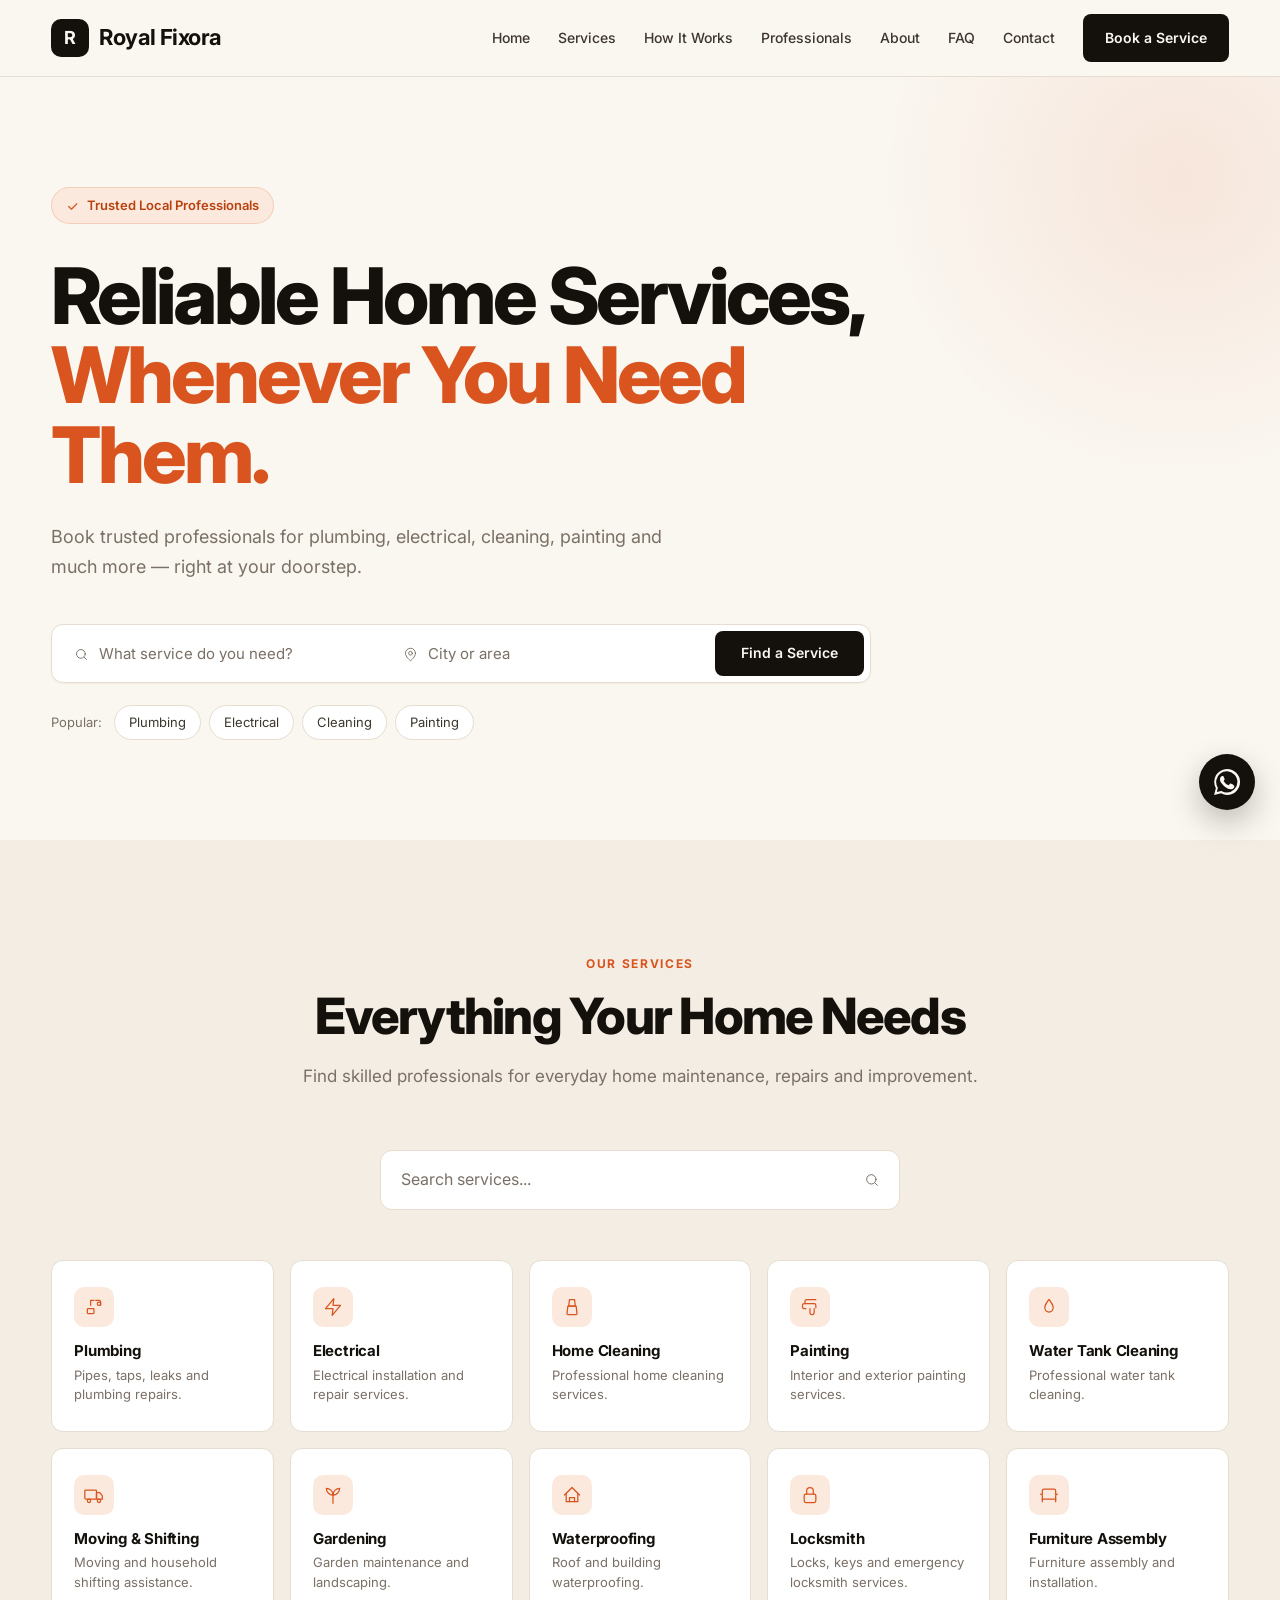
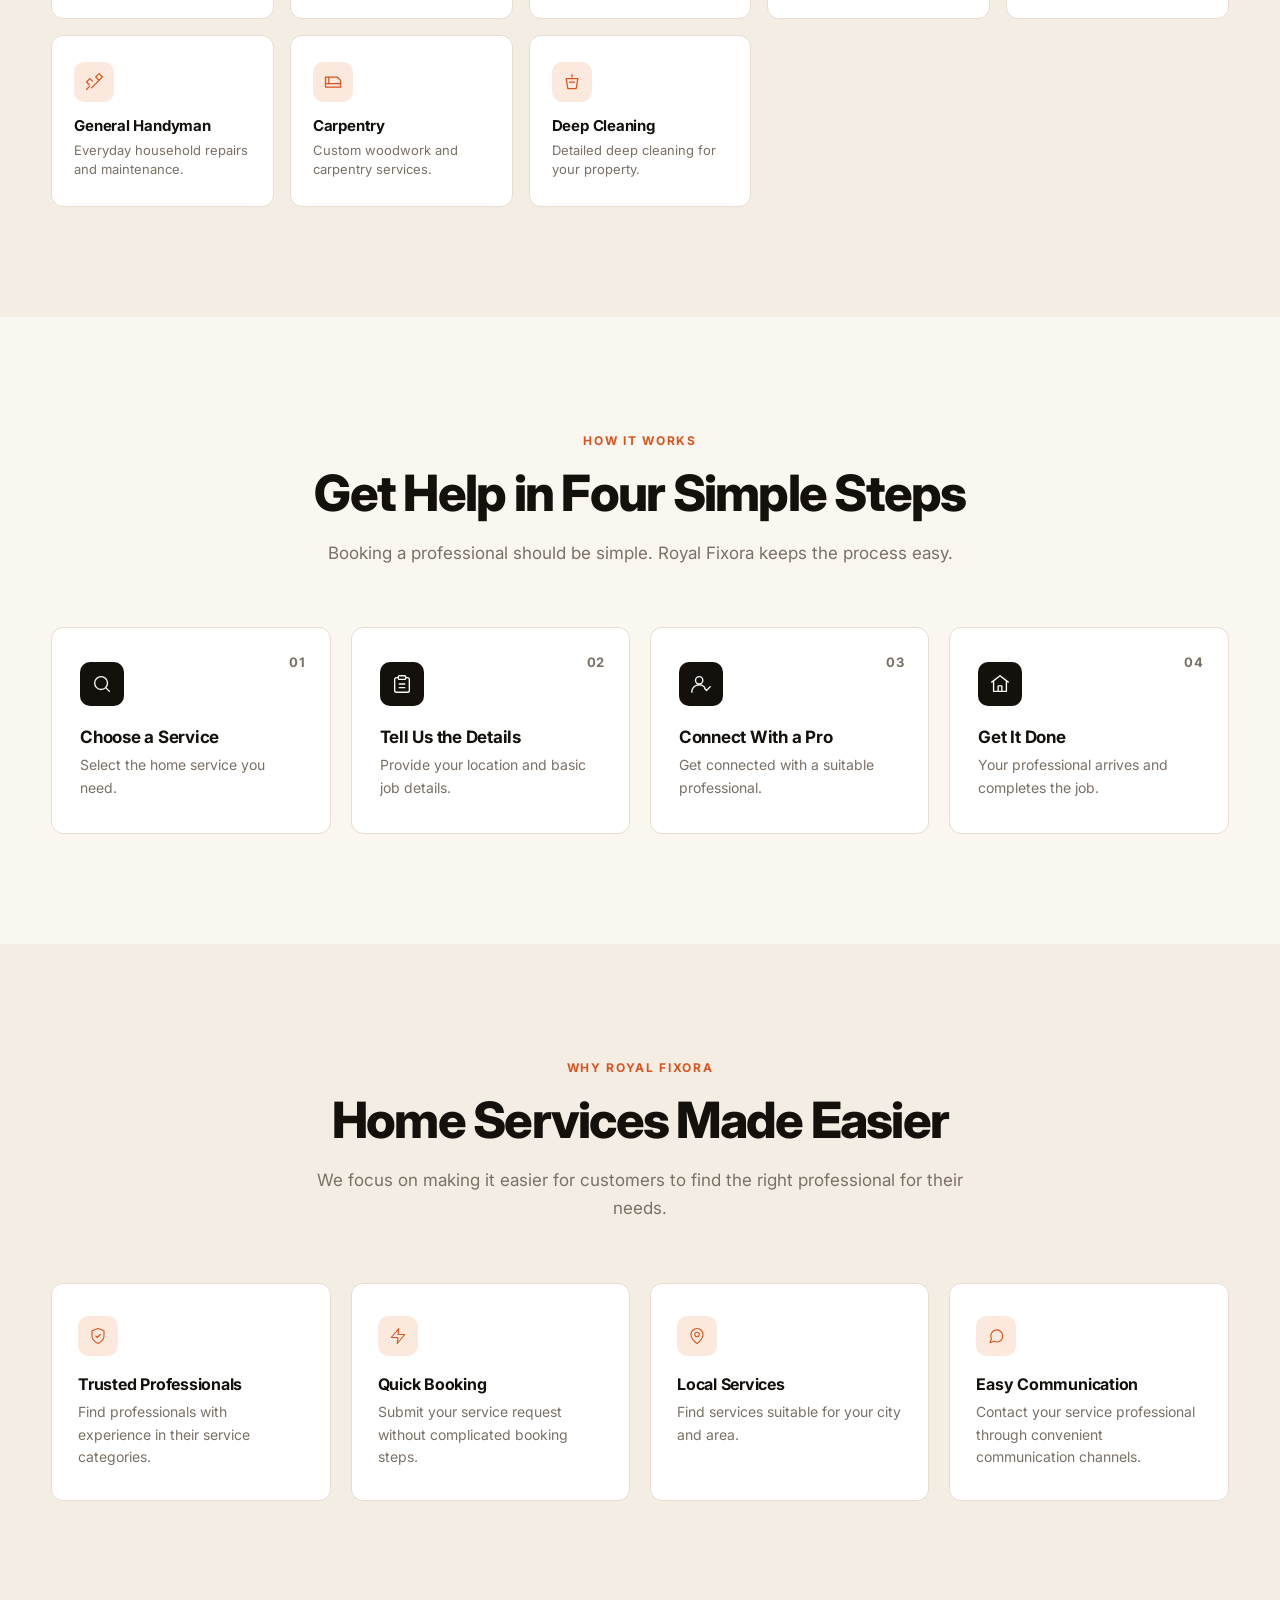
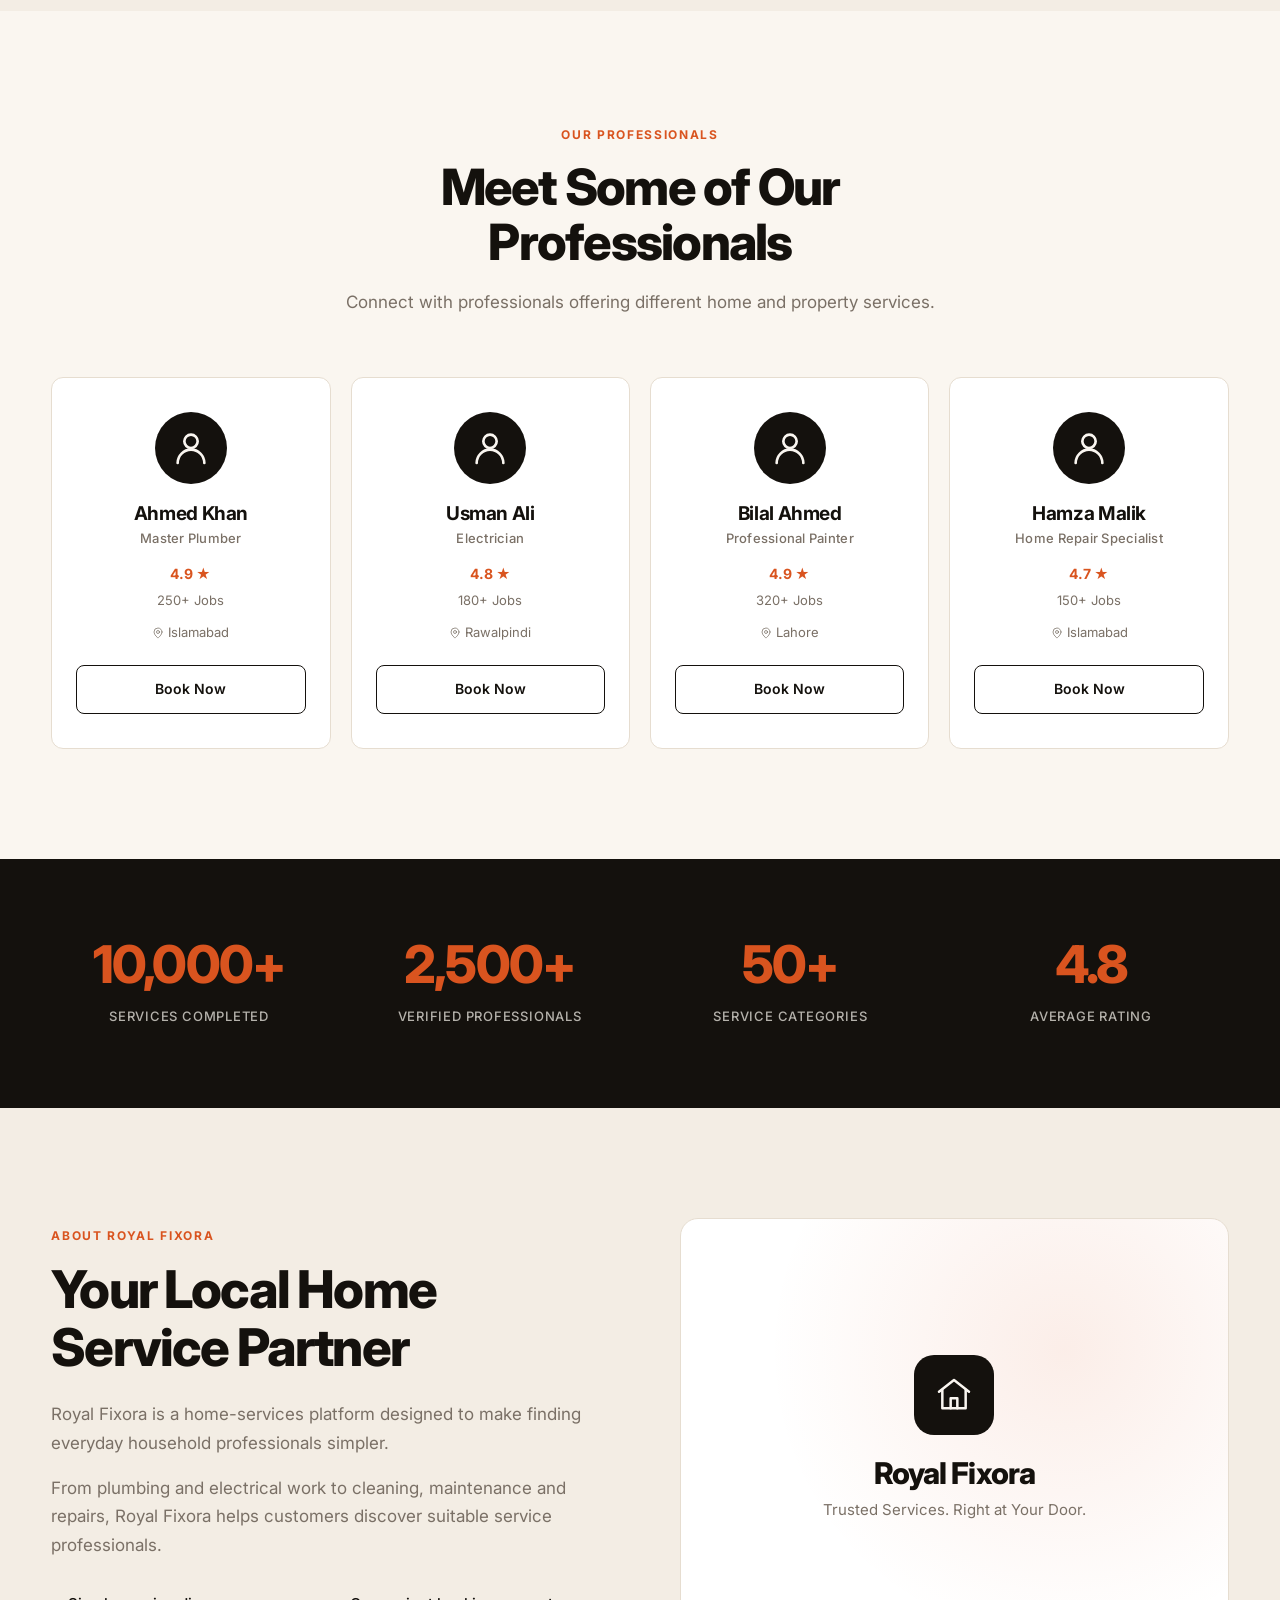
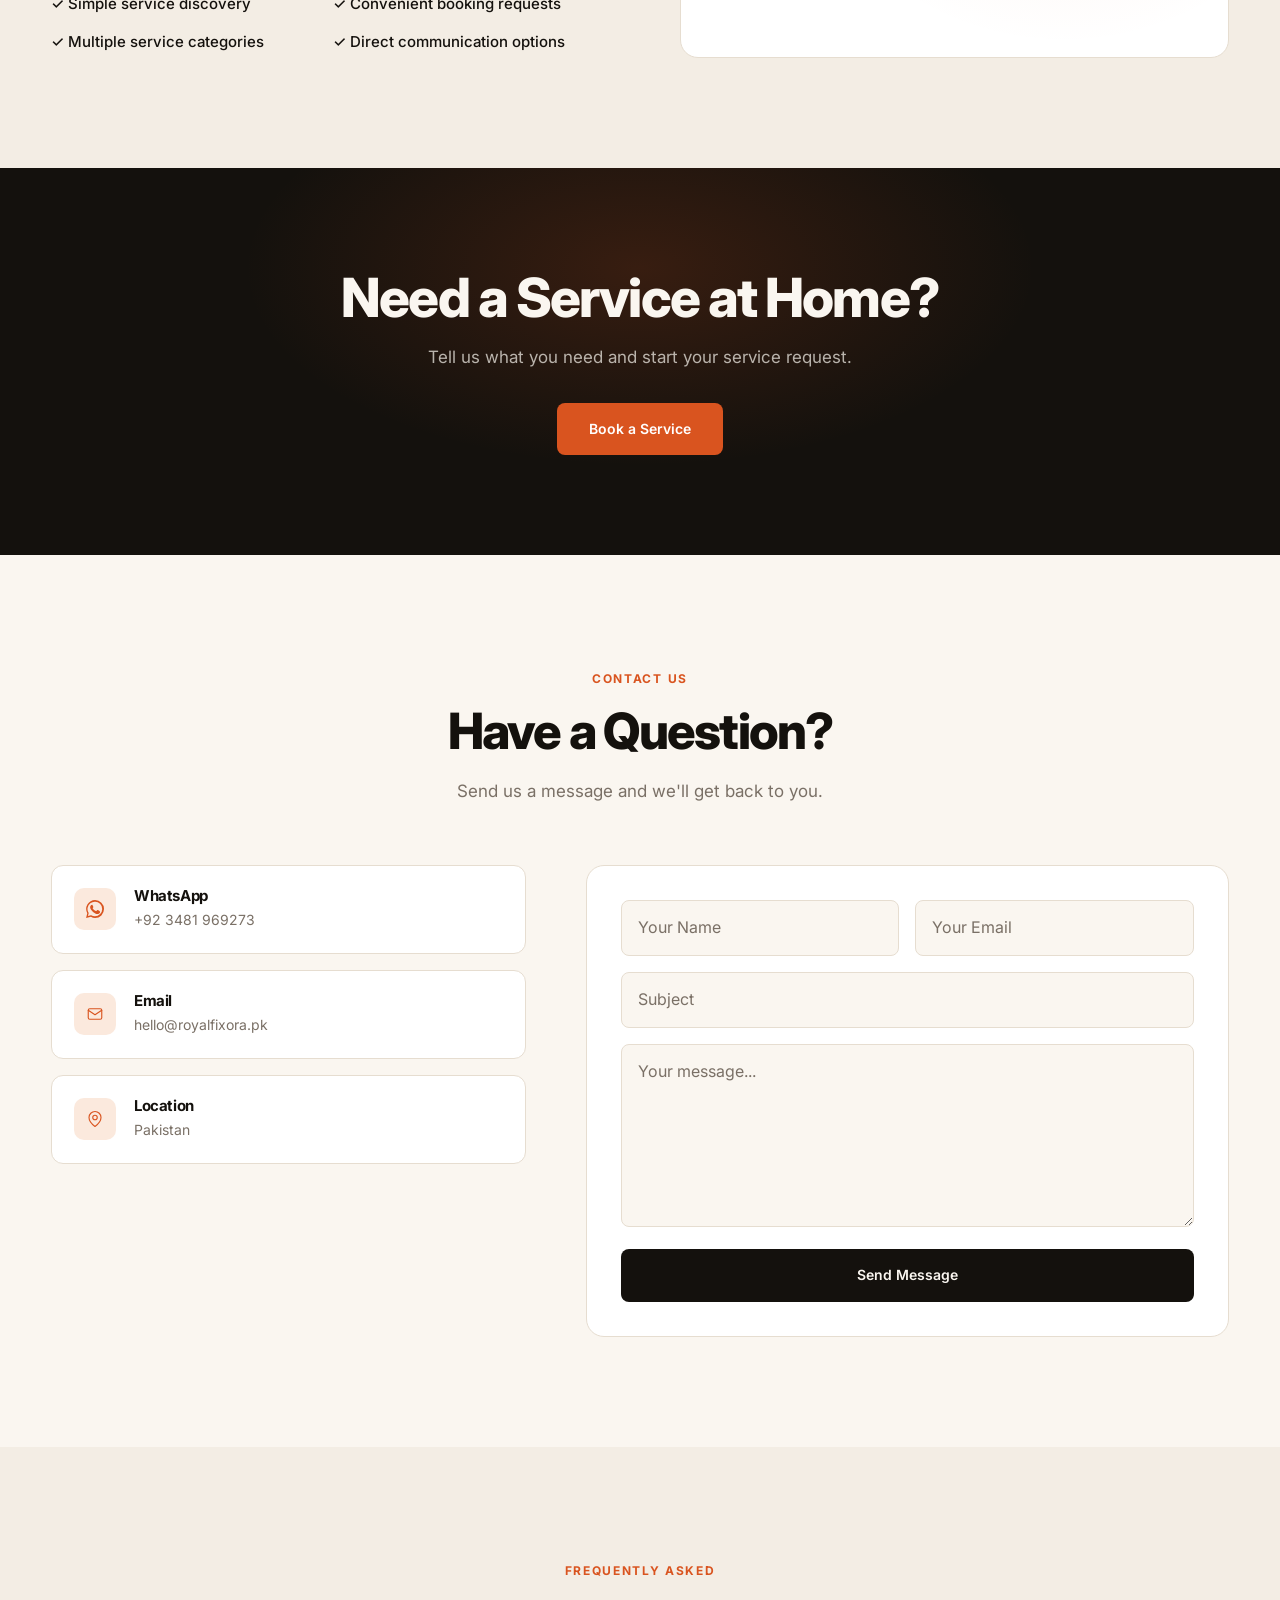
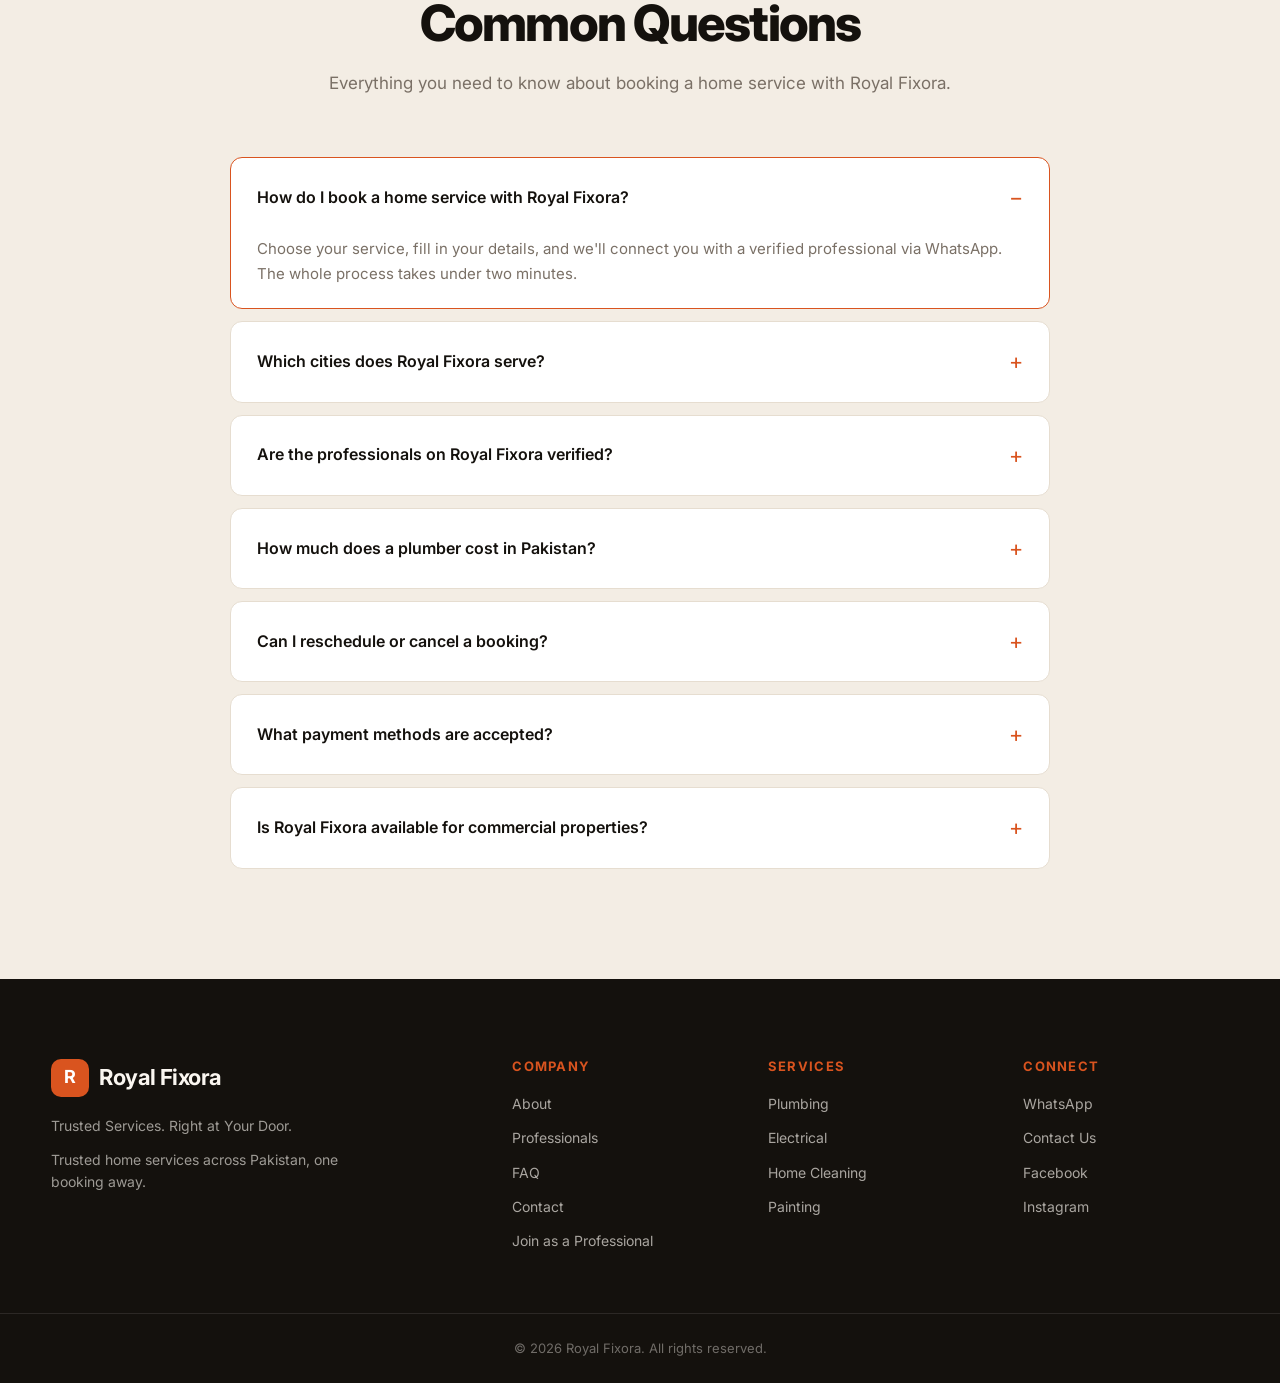
==== commit e511c962: "Rename to Royal Fixora" ====
--- a/index.html
+++ b/index.html
@@ -5,15 +5,15 @@
     <meta name="viewport" content="width=device-width, initial-scale=1.0">
 
     <!-- Primary SEO -->
-    <title>Fixora — Trusted Home Services in Pakistan | Plumbers, Electricians & More</title>
+    <title>Royal Fixora — Trusted Home Services in Pakistan | Plumbers, Electricians & More</title>
 
     <meta name="description"
-          content="Book trusted, verified home service professionals in Islamabad, Rawalpindi, Lahore and across Pakistan. Plumbing, electrical, cleaning, painting and more — right at your doorstep.">
+          content="Royal Fixora connects you with trusted, verified home service professionals in Islamabad, Rawalpindi, Lahore and across Pakistan. Plumbing, electrical, cleaning, painting and more.">
 
     <meta name="keywords"
-          content="home services Pakistan, plumber Islamabad, electrician Lahore, home cleaning Rawalpindi, handyman, Fixora">
-
-    <meta name="author" content="Fixora">
+          content="home services Pakistan, plumber Islamabad, electrician Lahore, home cleaning Rawalpindi, handyman, Royal Fixora">
+
+    <meta name="author" content="Royal Fixora">
     <meta name="robots" content="index, follow, max-image-preview:large">
     <meta name="language" content="English">
     <meta name="geo.region" content="PK">
@@ -21,24 +21,30 @@
     <meta name="theme-color" content="#d9541f">
 
     <!-- Canonical -->
-    <link rel="canonical" href="https://fixorapk.netlify.app/">
+    <link rel="canonical" href="https://royalfixora.pk/">
 
     <!-- Open Graph -->
     <meta property="og:type" content="website">
-    <meta property="og:site_name" content="Fixora">
-    <meta property="og:title" content="Fixora — Trusted Home Services in Pakistan">
+    <meta property="og:site_name" content="Royal Fixora">
+    <meta property="og:title" content="Royal Fixora — Trusted Home Services in Pakistan">
     <meta property="og:description"
           content="Book verified professionals for plumbing, electrical, cleaning, painting and more — right at your doorstep.">
-    <meta property="og:url" content="https://fixorapk.netlify.app/">
+    <meta property="og:url" content="https://royalfixora.pk/">
+    <meta property="og:image" content="https://royalfixora.pk/assets/images/og-cover.jpg">
+    <meta property="og:image:width" content="1200">
+    <meta property="og:image:height" content="630">
     <meta property="og:locale" content="en_PK">
 
     <!-- Twitter Card -->
     <meta name="twitter:card" content="summary_large_image">
-    <meta name="twitter:title" content="Fixora — Trusted Home Services in Pakistan">
+    <meta name="twitter:title" content="Royal Fixora — Trusted Home Services in Pakistan">
     <meta name="twitter:description"
           content="Book verified professionals for plumbing, electrical, cleaning, painting and more.">
+    <meta name="twitter:image" content="https://royalfixora.pk/assets/images/og-cover.jpg">
 
     <!-- Favicon -->
+    <link rel="icon" type="image/svg+xml" href="assets/logo/favicon.svg">
+    <link rel="apple-touch-icon" href="assets/logo/apple-touch-icon.png">
 
     <!-- Fonts -->
     <link rel="preconnect" href="https://fonts.googleapis.com">
@@ -50,13 +56,13 @@
     {
       "@context": "https://schema.org",
       "@type": "LocalBusiness",
-      "name": "Fixora",
+      "name": "Royal Fixora",
       "description": "Trusted home services platform connecting customers with verified plumbers, electricians, cleaners and other home professionals across Pakistan.",
-      "url": "https://fixorapk.netlify.app/",
-      "logo": "https://fixorapk.netlify.app/assets/logo/logo.png",
-      "image": "https://fixorapk.netlify.app/assets/images/og-cover.jpg",
+      "url": "https://royalfixora.pk/",
+      "logo": "https://royalfixora.pk/assets/logo/logo.png",
+      "image": "https://royalfixora.pk/assets/images/og-cover.jpg",
       "telephone": "+92-348-196-9273",
-      "email": "hello@fixora.com",
+      "email": "hello@royalfixora.pk",
       "priceRange": "$$",
       "address": {
         "@type": "PostalAddress",
@@ -70,8 +76,8 @@
         { "@type": "City", "name": "Karachi" }
       ],
       "sameAs": [
-        "https://www.facebook.com/fixora",
-        "https://www.instagram.com/fixora"
+        "https://www.facebook.com/royalfixora",
+        "https://www.instagram.com/royalfixora"
       ],
       "aggregateRating": {
         "@type": "AggregateRating",
@@ -89,7 +95,7 @@
       "mainEntity": [
         {
           "@type": "Question",
-          "name": "How do I book a home service with Fixora?",
+          "name": "How do I book a home service with Royal Fixora?",
           "acceptedAnswer": {
             "@type": "Answer",
             "text": "Choose your service, fill in your details, and we'll connect you with a verified professional via WhatsApp."
@@ -97,7 +103,7 @@
         },
         {
           "@type": "Question",
-          "name": "Which cities does Fixora serve?",
+          "name": "Which cities does Royal Fixora serve?",
           "acceptedAnswer": {
             "@type": "Answer",
             "text": "Currently serving Islamabad, Rawalpindi and Lahore. We're expanding to Karachi and Faisalabad soon."
@@ -105,7 +111,7 @@
         },
         {
           "@type": "Question",
-          "name": "Are the professionals on Fixora verified?",
+          "name": "Are the professionals on Royal Fixora verified?",
           "acceptedAnswer": {
             "@type": "Answer",
             "text": "Yes. Every professional is screened for experience, background, and customer reviews before being listed."
@@ -150,8 +156,8 @@
     <div class="container nav-container">
 
         <a href="#home" class="logo">
-            <span class="logo-icon">F</span>
-            <span>Fixora</span>
+            <span class="logo-icon">R</span>
+            <span>Royal Fixora</span>
         </a>
 
         <nav class="nav-menu" id="navMenu">
@@ -262,7 +268,7 @@
         <div class="section-heading">
             <span class="section-label">HOW IT WORKS</span>
             <h2>Get Help in Four Simple Steps</h2>
-            <p>Booking a professional should be simple. Fixora keeps the process easy.</p>
+            <p>Booking a professional should be simple. Royal Fixora keeps the process easy.</p>
         </div>
 
         <div class="process-grid">
@@ -300,13 +306,13 @@
 </section>
 
 
-<!-- ================= WHY FIXORA ================= -->
+<!-- ================= WHY ROYAL FIXORA ================= -->
 
 <section class="section why-section">
     <div class="container">
 
         <div class="section-heading">
-            <span class="section-label">WHY FIXORA</span>
+            <span class="section-label">WHY ROYAL FIXORA</span>
             <h2>Home Services Made Easier</h2>
             <p>We focus on making it easier for customers to find the right professional for their needs.</p>
         </div>
@@ -443,10 +449,10 @@
     <div class="container about-grid">
 
         <div class="about-content">
-            <span class="section-label">ABOUT FIXORA</span>
+            <span class="section-label">ABOUT ROYAL FIXORA</span>
             <h2>Your Local Home Service Partner</h2>
-            <p>Fixora is a home-services platform designed to make finding everyday household professionals simpler.</p>
-            <p>From plumbing and electrical work to cleaning, maintenance and repairs, Fixora helps customers discover suitable service professionals.</p>
+            <p>Royal Fixora is a home-services platform designed to make finding everyday household professionals simpler.</p>
+            <p>From plumbing and electrical work to cleaning, maintenance and repairs, Royal Fixora helps customers discover suitable service professionals.</p>
 
             <div class="about-points">
                 <div>✓ Simple service discovery</div>
@@ -459,7 +465,7 @@
         <div class="about-visual">
             <div class="about-box">
                 <div class="about-big-icon" data-icon="home" aria-hidden="true"></div>
-                <h3>Fixora</h3>
+                <h3>Royal Fixora</h3>
                 <p>Trusted Services. Right at Your Door.</p>
             </div>
         </div>
@@ -506,7 +512,7 @@
                     <span data-icon="mail" aria-hidden="true"></span>
                     <div>
                         <h3>Email</h3>
-                        <p>hello@fixora.com</p>
+                        <p>hello@royalfixora.pk</p>
                     </div>
                 </div>
 
@@ -548,29 +554,29 @@
         <div class="section-heading">
             <span class="section-label">FREQUENTLY ASKED</span>
             <h2>Common Questions</h2>
-            <p>Everything you need to know about booking a home service with Fixora.</p>
+            <p>Everything you need to know about booking a home service with Royal Fixora.</p>
         </div>
 
         <div class="faq-list">
 
             <details class="faq-item" open>
-                <summary>How do I book a home service with Fixora?</summary>
+                <summary>How do I book a home service with Royal Fixora?</summary>
                 <p>Choose your service, fill in your details, and we'll connect you with a verified professional via WhatsApp. The whole process takes under two minutes.</p>
             </details>
 
             <details class="faq-item">
-                <summary>Which cities does Fixora serve?</summary>
+                <summary>Which cities does Royal Fixora serve?</summary>
                 <p>Currently serving Islamabad, Rawalpindi and Lahore. We're expanding to Karachi and Faisalabad soon.</p>
             </details>
 
             <details class="faq-item">
-                <summary>Are the professionals on Fixora verified?</summary>
+                <summary>Are the professionals on Royal Fixora verified?</summary>
                 <p>Yes. Every professional is screened for experience, background, and customer reviews before being listed.</p>
             </details>
 
             <details class="faq-item">
                 <summary>How much does a plumber cost in Pakistan?</summary>
-                <p>Typical rates range from PKR 500–1500 per visit depending on the job. Fixora connects you with professionals who provide upfront quotes.</p>
+                <p>Typical rates range from PKR 500–1500 per visit depending on the job. Royal Fixora connects you with professionals who provide upfront quotes.</p>
             </details>
 
             <details class="faq-item">
@@ -584,7 +590,7 @@
             </details>
 
             <details class="faq-item">
-                <summary>Is Fixora available for commercial properties?</summary>
+                <summary>Is Royal Fixora available for commercial properties?</summary>
                 <p>Yes — offices, shops, and rental properties are all supported. Contact us on WhatsApp for bulk or recurring bookings.</p>
             </details>
 
@@ -602,11 +608,11 @@
 
         <div class="footer-brand">
             <a href="#home" class="logo footer-logo">
-                <span class="logo-icon">F</span>
-                <span>Fixora</span>
+                <span class="logo-icon">R</span>
+                <span>Royal Fixora</span>
             </a>
             <p>Trusted Services. Right at Your Door.</p>
-            <p class="footer-small">A modern platform concept for discovering home-service professionals.</p>
+            <p class="footer-small">Trusted home services across Pakistan, one booking away.</p>
         </div>
 
         <div class="footer-column">
@@ -637,18 +643,18 @@
     </div>
 
     <div class="footer-bottom">
-        <p>© <span id="currentYear">2026</span> Fixora. All rights reserved.</p>
+        <p>© <span id="currentYear">2026</span> Royal Fixora. All rights reserved.</p>
     </div>
 </footer>
 
 
 <!-- ================= WHATSAPP FLOAT BUTTON ================= -->
 
-<a href="https://wa.me/923481969273?text=Hello%20Fixora%2C%20I%20need%20help%20with%20a%20home%20service."
+<a href="https://wa.me/923481969273?text=Hello%20Royal%20Fixora%2C%20I%20need%20help%20with%20a%20home%20service."
    class="whatsapp-float"
    target="_blank"
    rel="noopener"
-   aria-label="Contact Fixora on WhatsApp">
+   aria-label="Contact Royal Fixora on WhatsApp">
     <span data-icon="whatsapp" aria-hidden="true"></span>
 </a>
 
@@ -744,7 +750,7 @@
         <div class="modal-header">
             <span class="modal-icon" data-icon="user-plus" aria-hidden="true"></span>
             <h2>Join as a Professional</h2>
-            <p>Register your service profile with Fixora.</p>
+            <p>Register your service profile with Royal Fixora.</p>
         </div>
 
         <form id="providerForm">
--- a/style.css
+++ b/style.css
@@ -1522,7 +1522,7 @@
     position: fixed;
 
     right: 25px;
-    bottom: 25px;
+    bottom: 90px;
 
     width: 56px;
     height: 56px;
@@ -1537,7 +1537,7 @@
 
     box-shadow: 0 12px 30px rgba(20, 17, 13, 0.25);
 
-    z-index: 900;
+    z-index: 9999999;
 
     transition: 0.25s;
 }
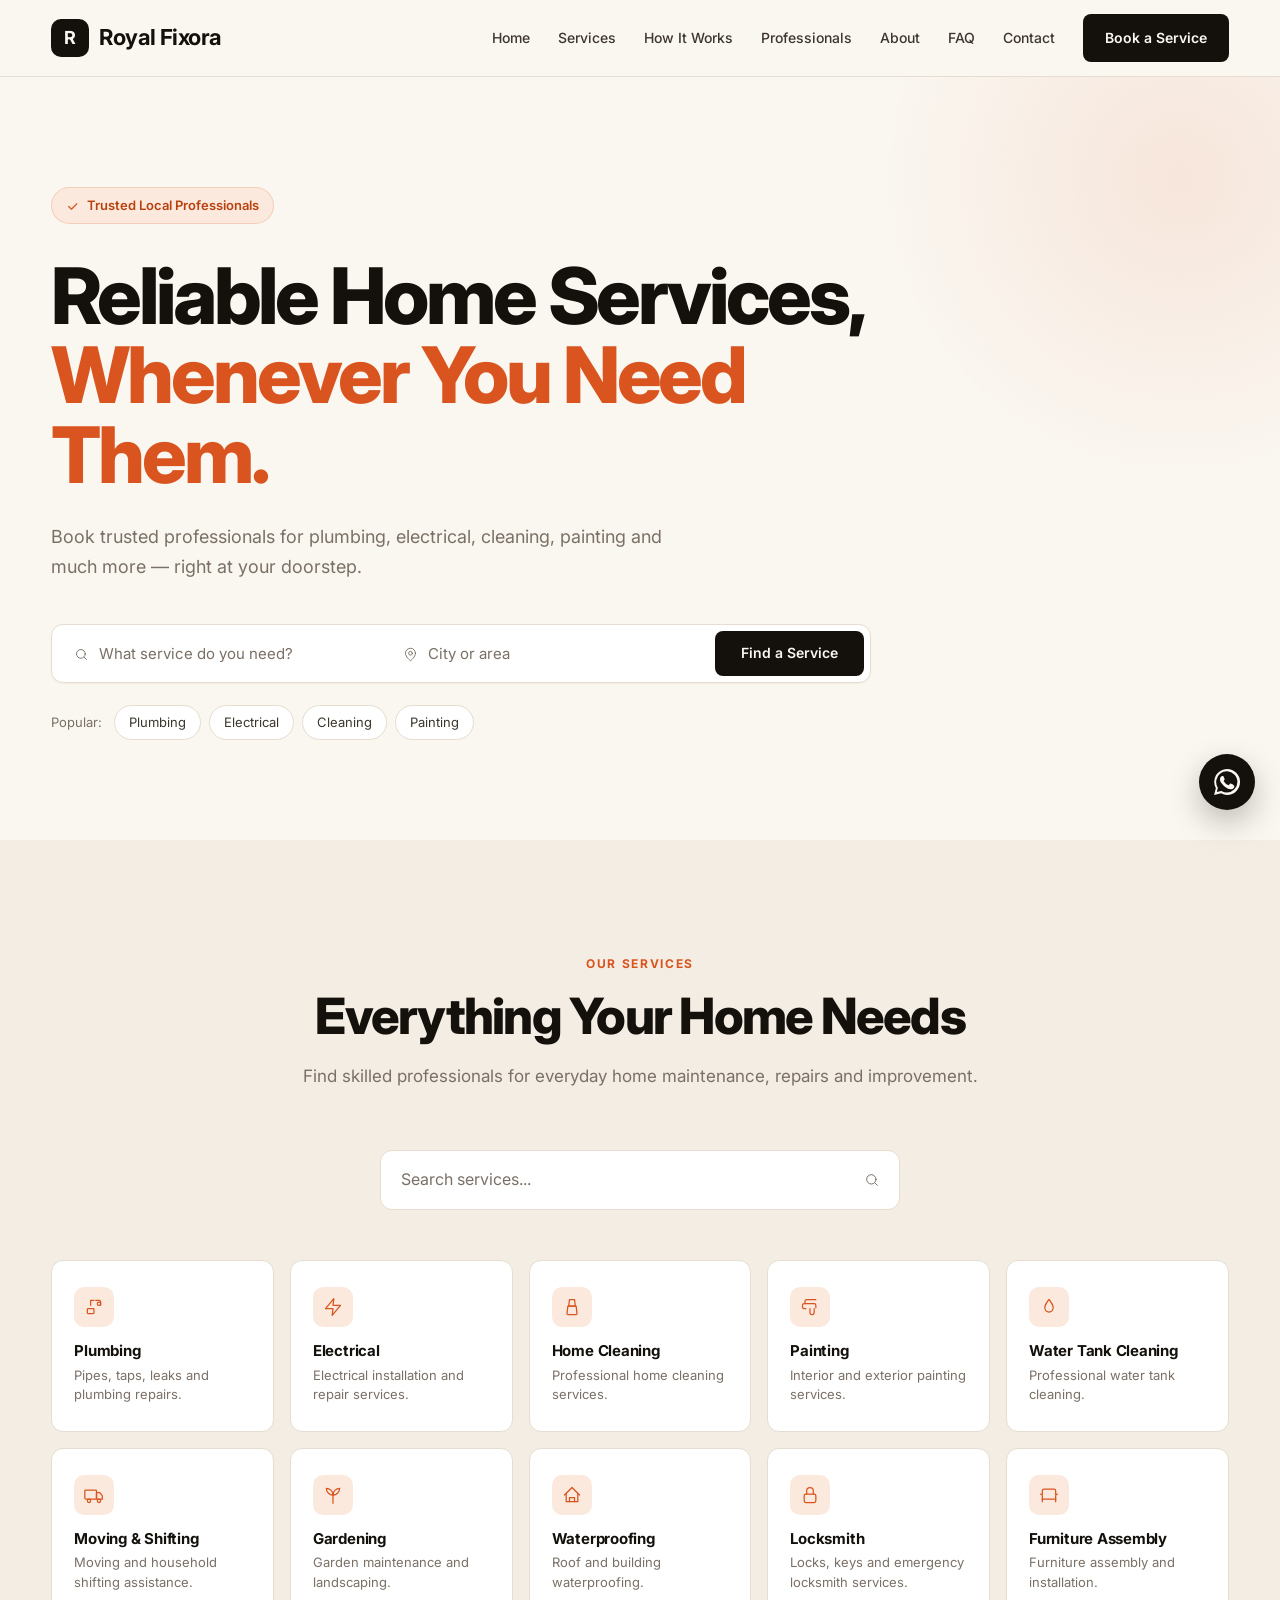
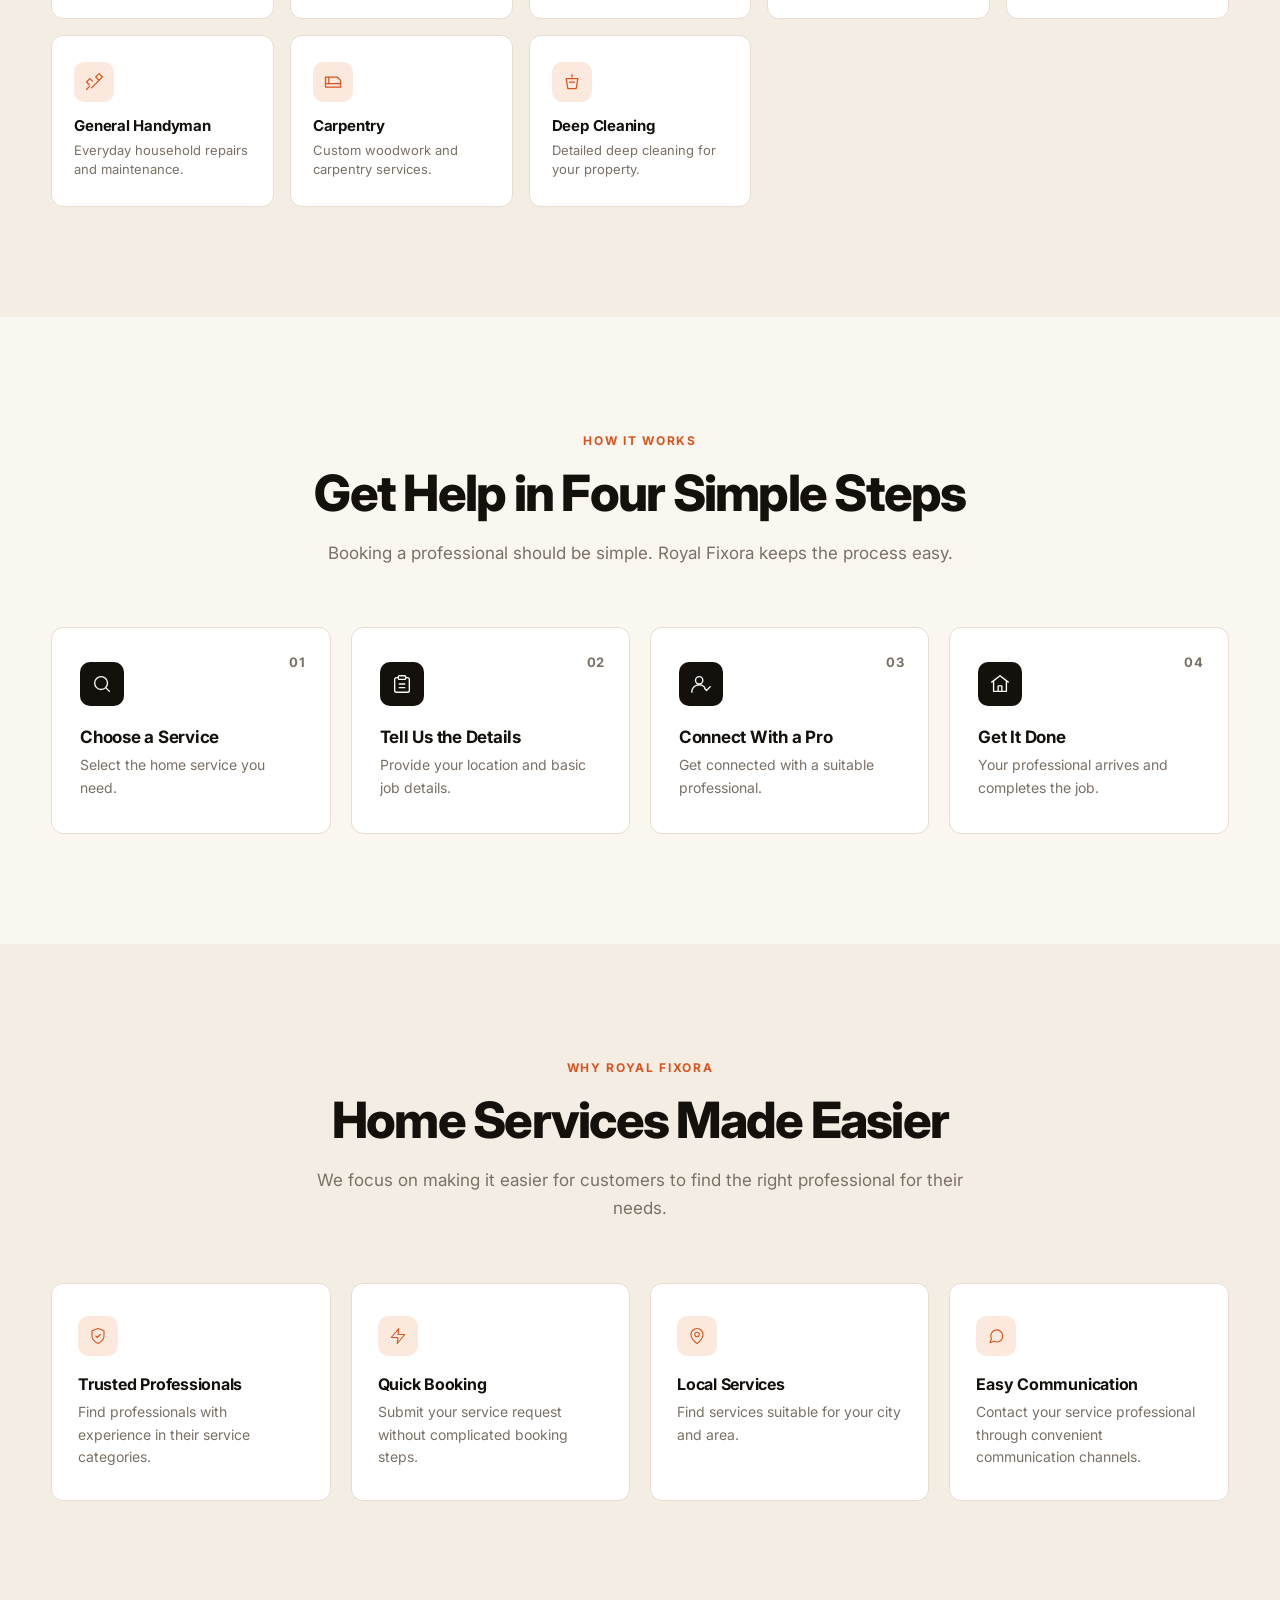
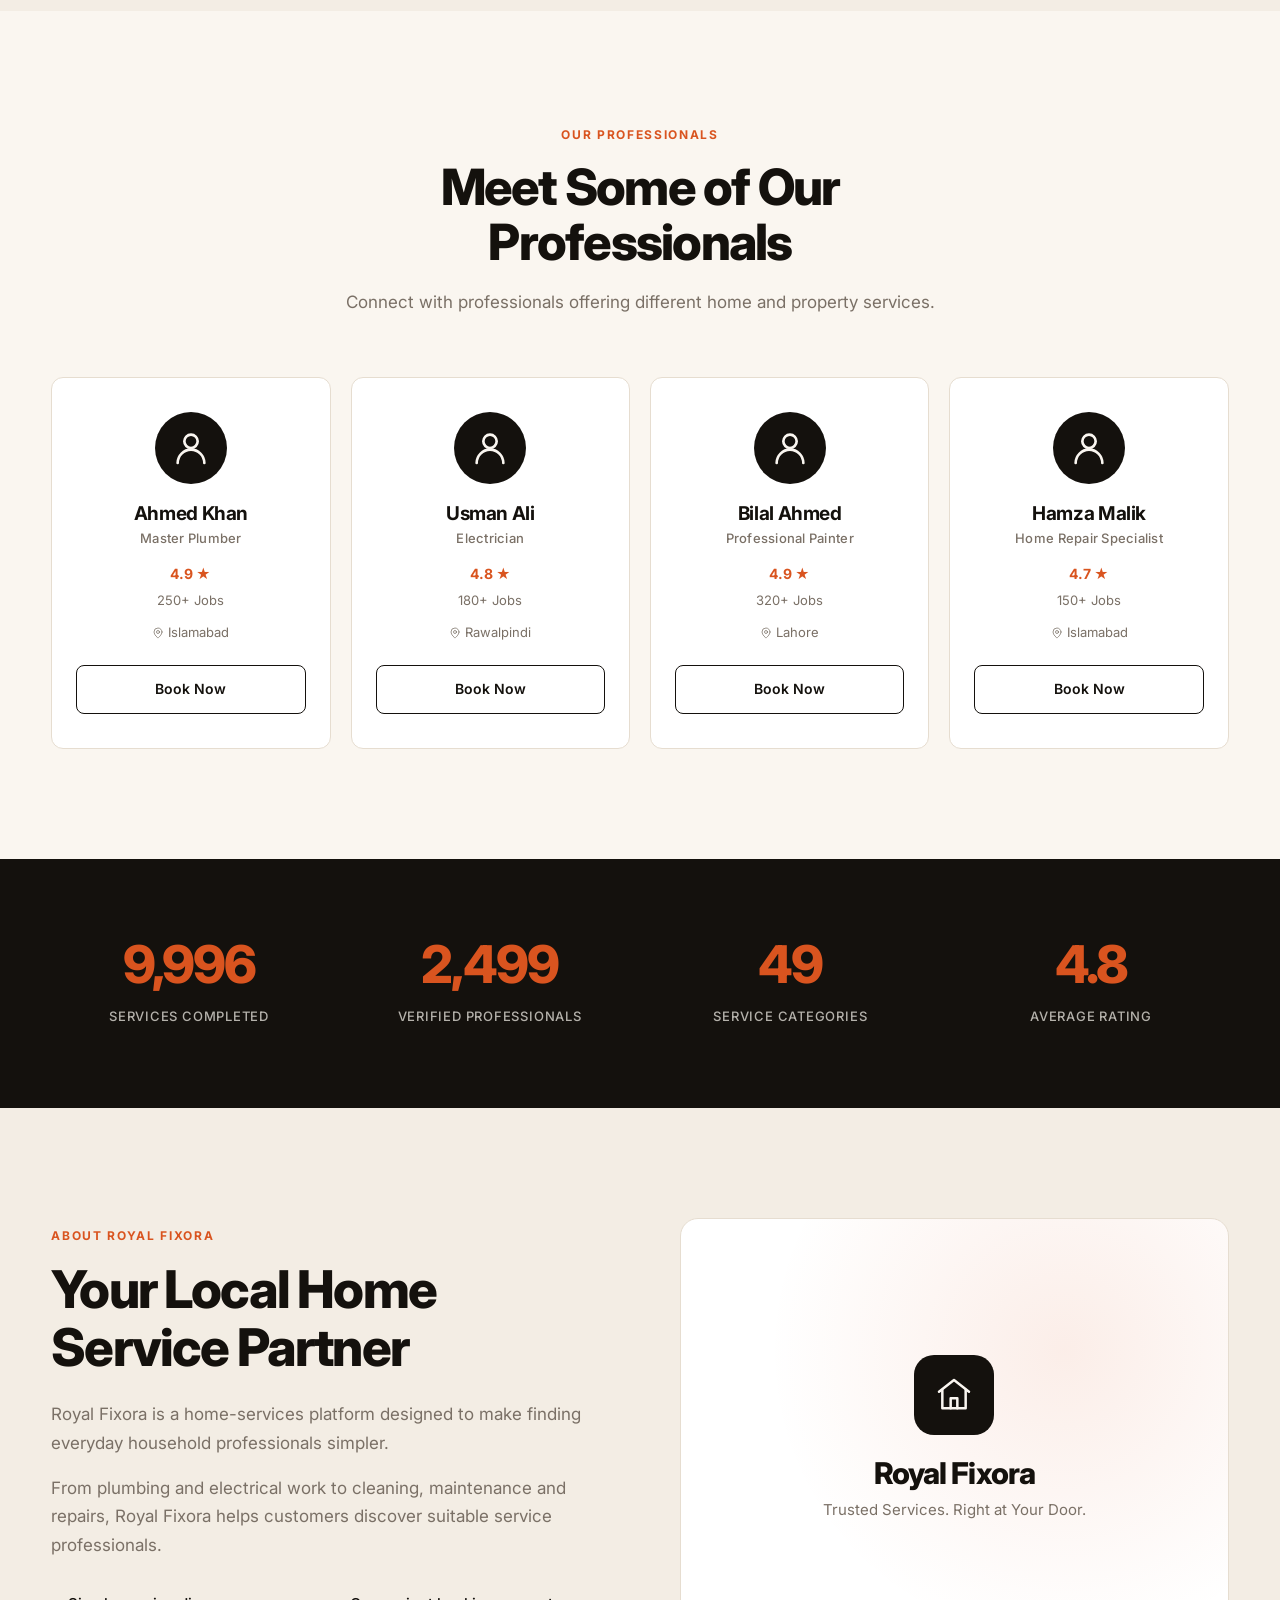
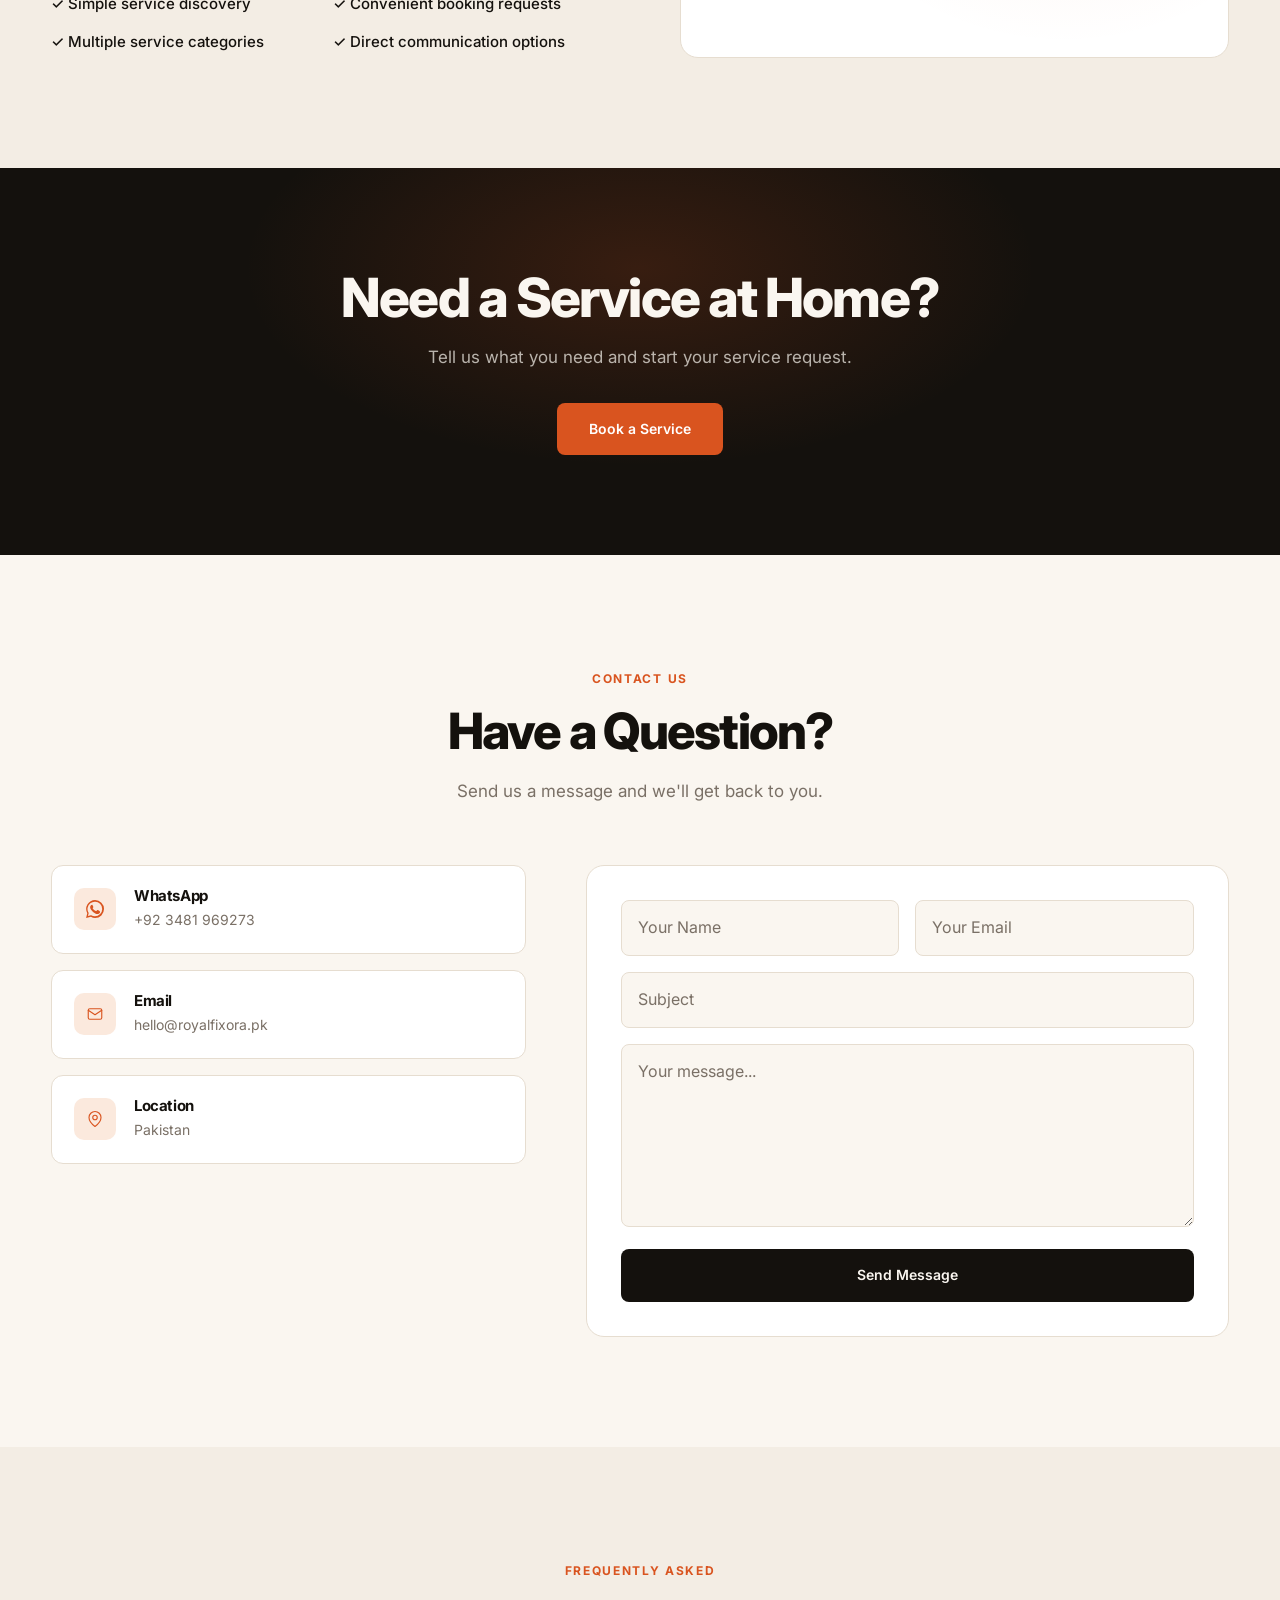
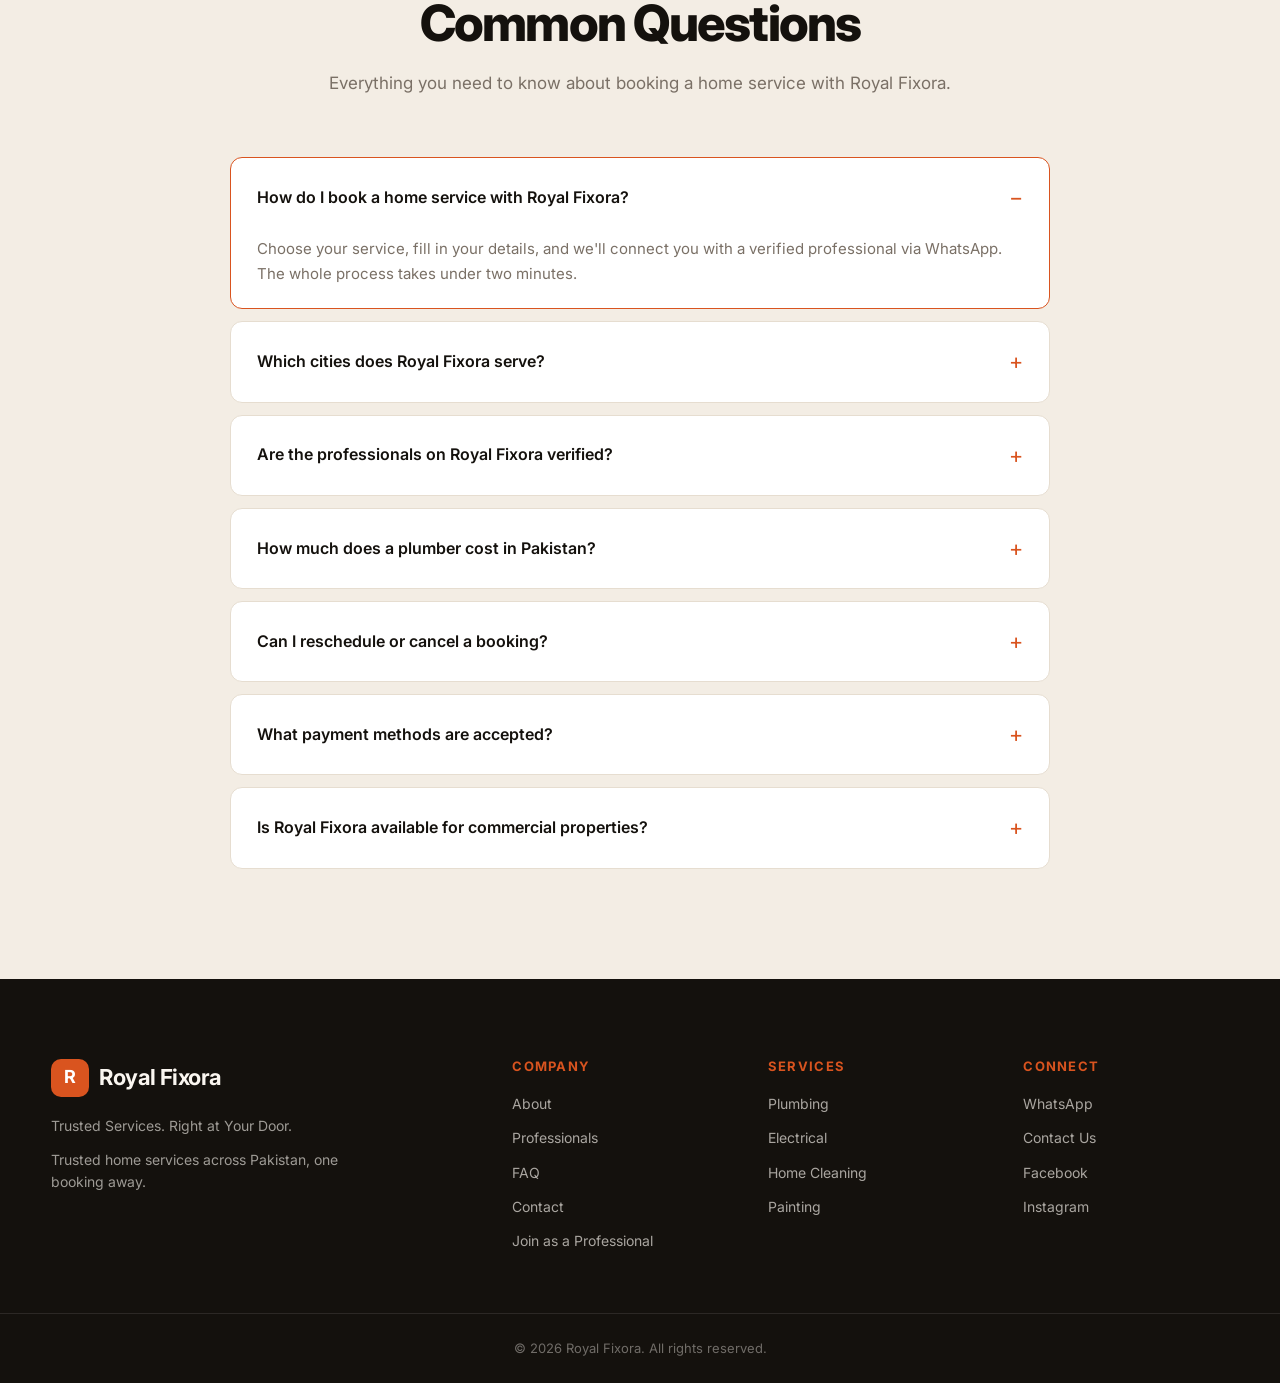
==== commit d401f796: "Add Google Search Console verification" ====
--- a/index.html
+++ b/index.html
@@ -19,6 +19,7 @@
     <meta name="geo.region" content="PK">
     <meta name="geo.placename" content="Pakistan">
     <meta name="theme-color" content="#d9541f">
+    <meta name="google-site-verification" content="w9mWHJx2PhKRqPgky7OLoSF32lmMrxsTeOtN1-CiD-g" />
 
     <!-- Canonical -->
     <link rel="canonical" href="https://royalfixora.pk/">
